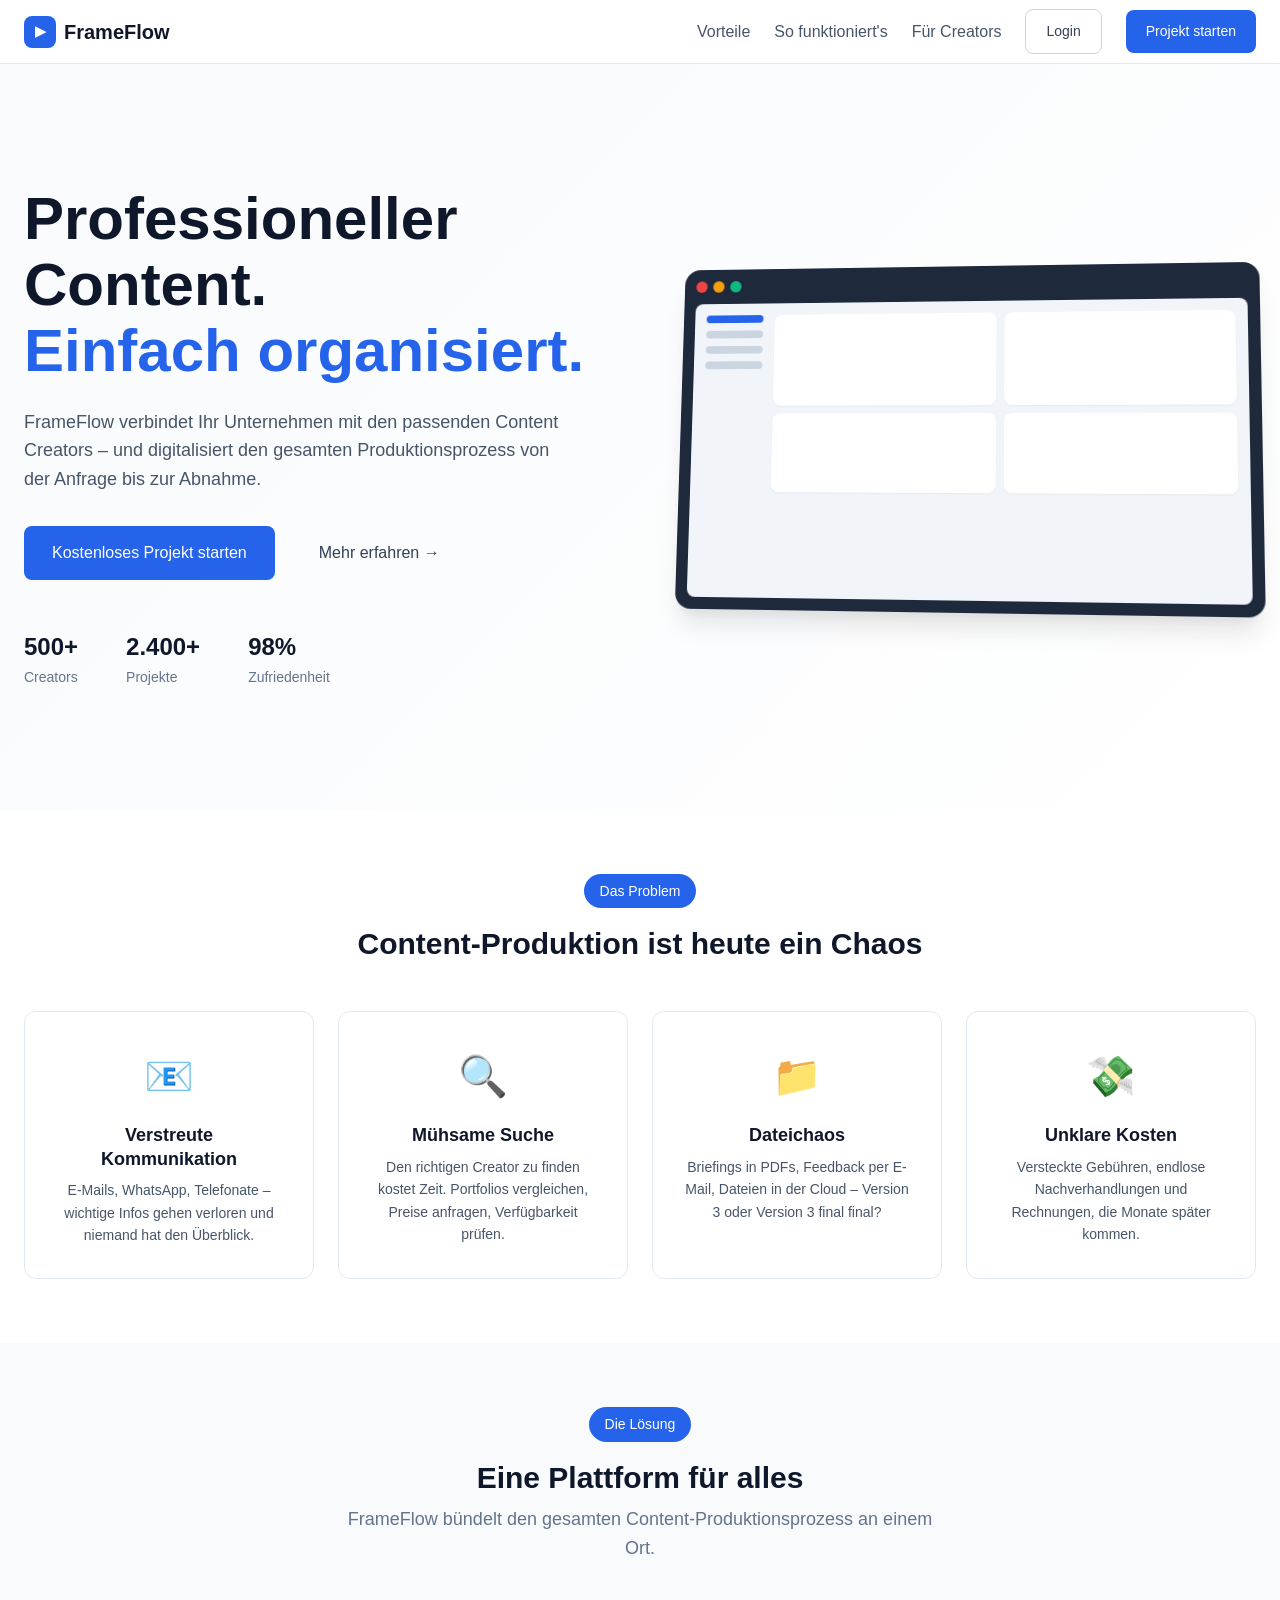
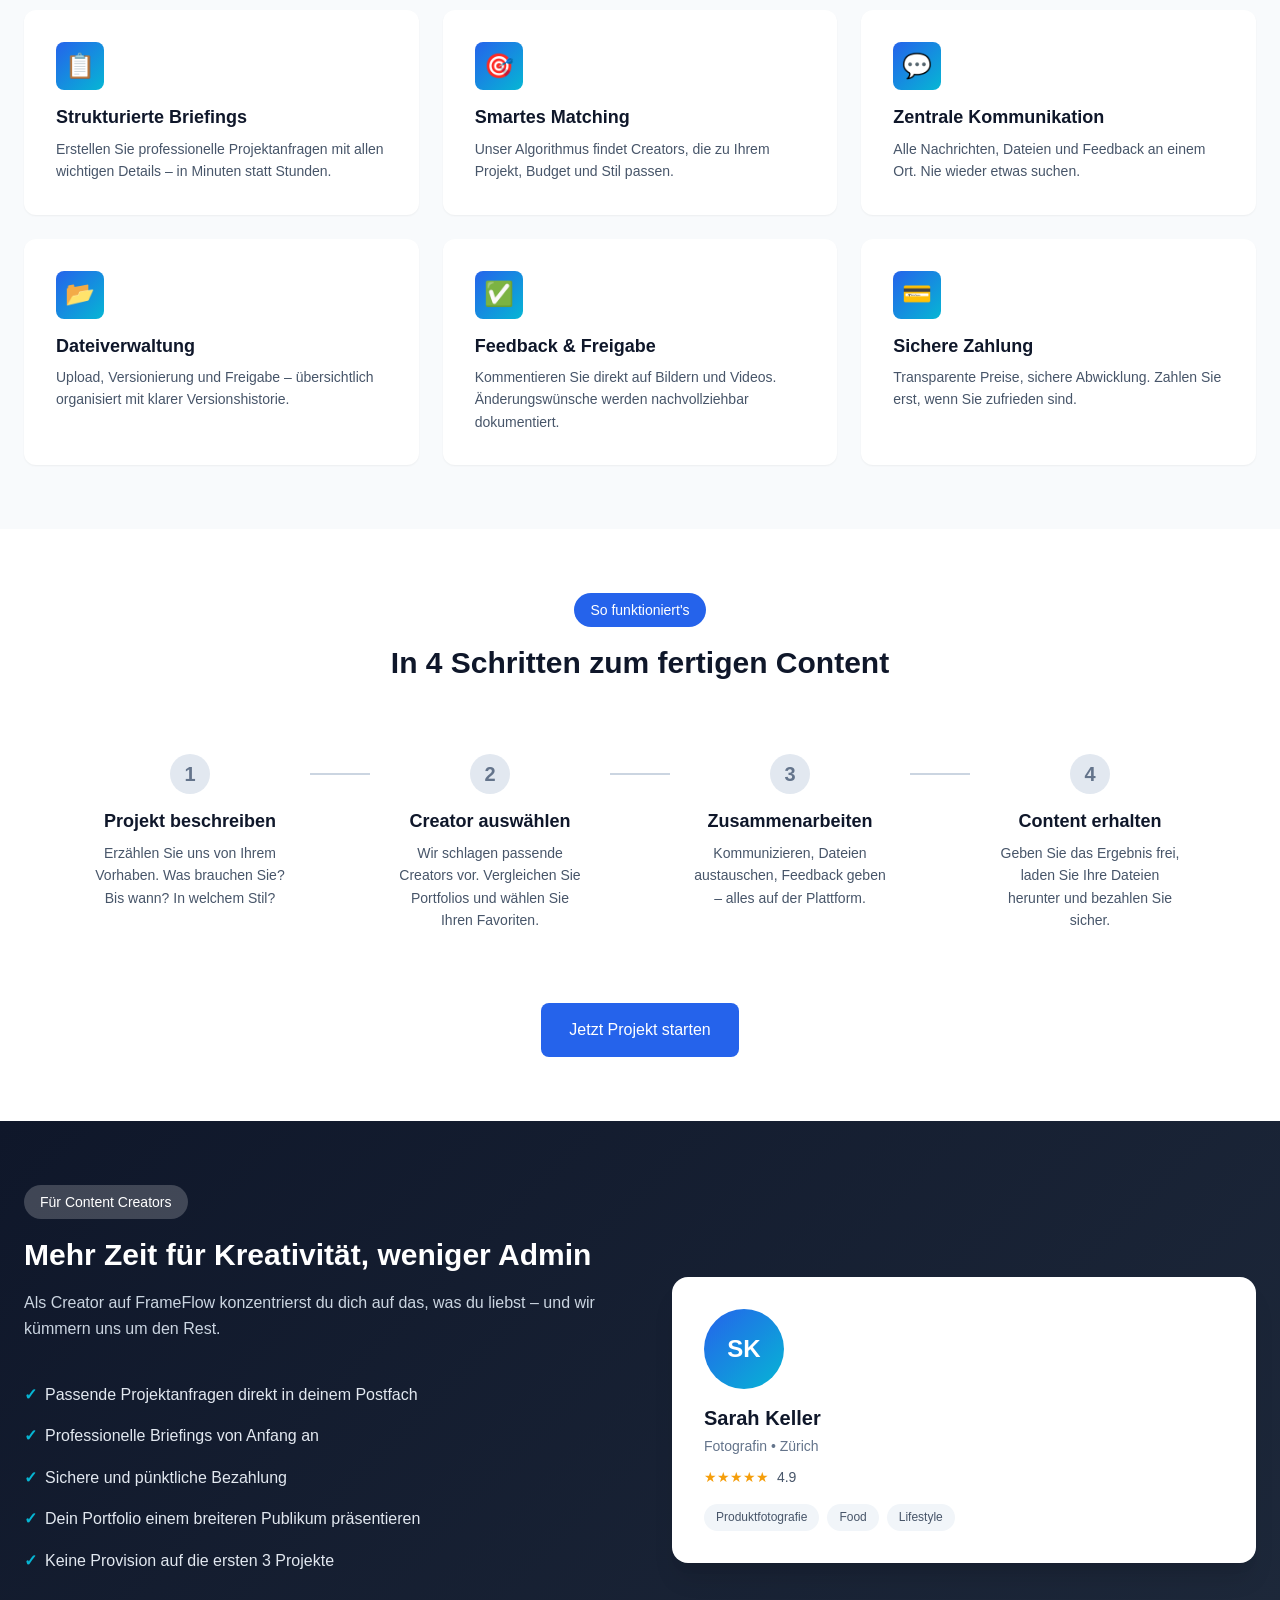
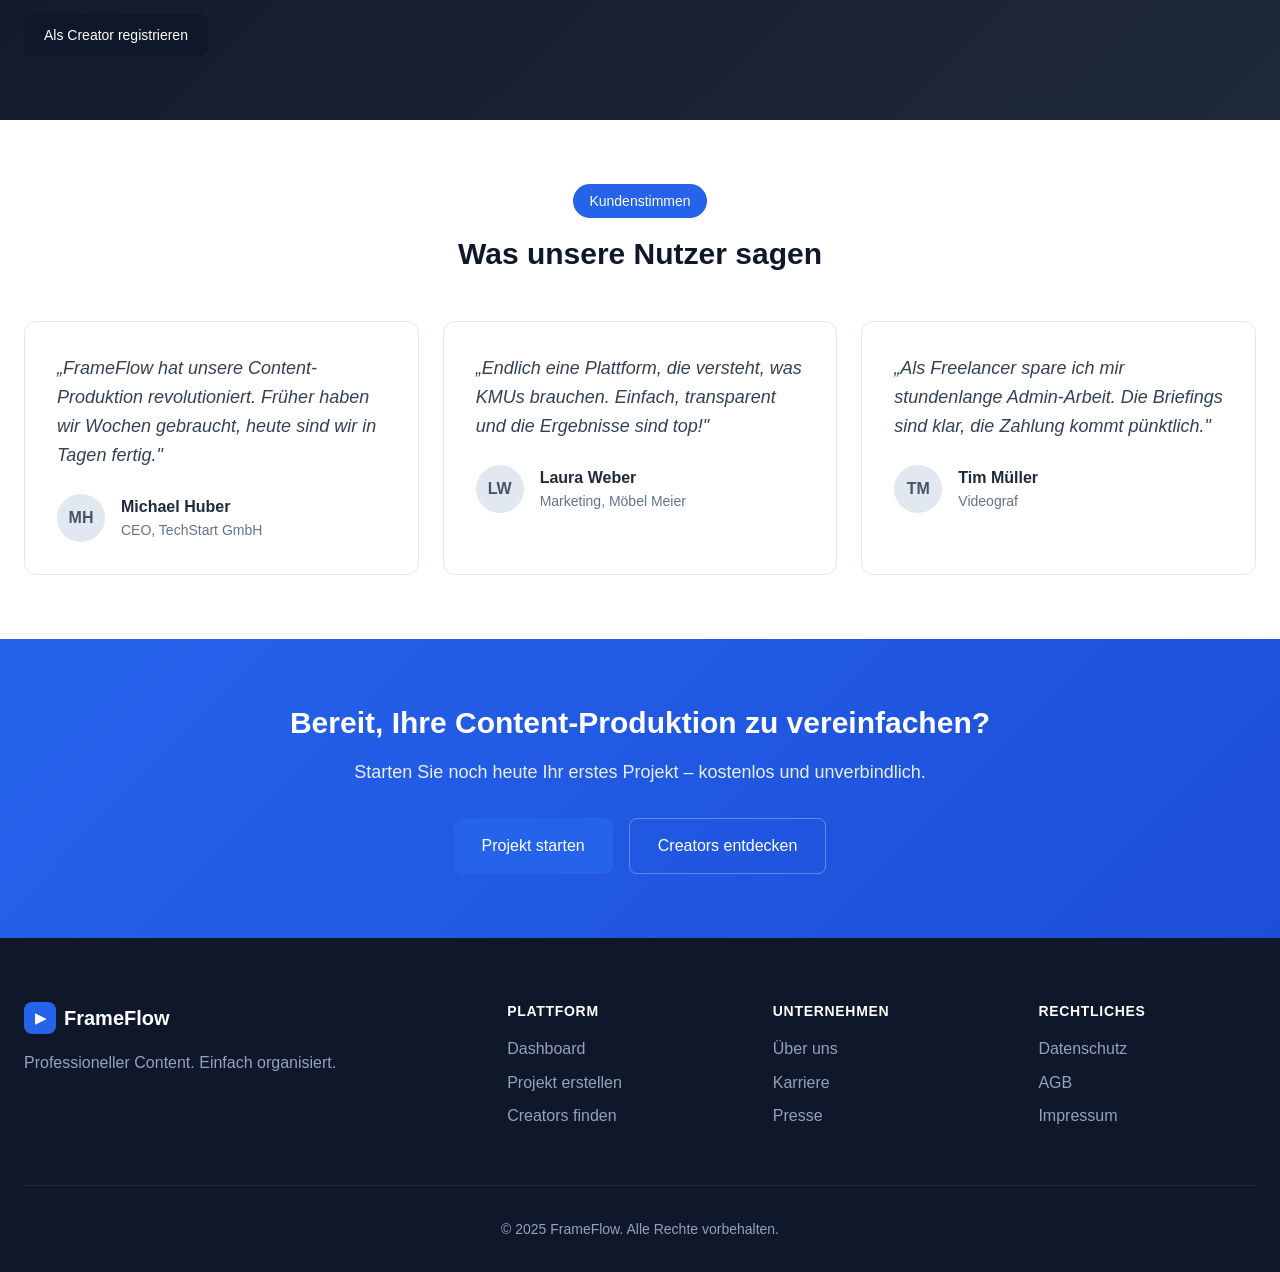
==== frameflow/index.html @ bb09e711 "webappv1.0" ====
<!DOCTYPE html>
<html lang="de">
<head>
    <meta charset="UTF-8">
    <meta name="viewport" content="width=device-width, initial-scale=1.0">
    <title>FrameFlow – Professioneller Content. Einfach organisiert.</title>
    <link rel="stylesheet" href="css/style.css">
</head>
<body>
    <!-- Navigation -->
    <nav class="navbar">
        <div class="container nav-container">
            <a href="index.html" class="logo">
                <span class="logo-icon">▶</span>
                FrameFlow
            </a>
            <button class="mobile-menu-btn" aria-label="Menü öffnen">
                <span></span>
                <span></span>
                <span></span>
            </button>
            <ul class="nav-links">
                <li><a href="#vorteile">Vorteile</a></li>
                <li><a href="#ablauf">So funktioniert's</a></li>
                <li><a href="#creators">Für Creators</a></li>
                <li><a href="dashboard.html" class="btn btn-outline">Login</a></li>
                <li><a href="projekt-erstellen.html" class="btn btn-primary">Projekt starten</a></li>
            </ul>
        </div>
    </nav>

    <!-- Hero Section -->
    <header class="hero">
        <div class="container">
            <div class="hero-content">
                <h1>Professioneller Content.<br><span class="highlight">Einfach organisiert.</span></h1>
                <p class="hero-subtitle">
                    FrameFlow verbindet Ihr Unternehmen mit den passenden Content Creators – 
                    und digitalisiert den gesamten Produktionsprozess von der Anfrage bis zur Abnahme.
                </p>
                <div class="hero-cta">
                    <a href="projekt-erstellen.html" class="btn btn-primary btn-large">
                        Kostenloses Projekt starten
                    </a>
                    <a href="#ablauf" class="btn btn-ghost btn-large">
                        Mehr erfahren →
                    </a>
                </div>
                <div class="hero-stats">
                    <div class="stat">
                        <span class="stat-number">500+</span>
                        <span class="stat-label">Creators</span>
                    </div>
                    <div class="stat">
                        <span class="stat-number">2.400+</span>
                        <span class="stat-label">Projekte</span>
                    </div>
                    <div class="stat">
                        <span class="stat-number">98%</span>
                        <span class="stat-label">Zufriedenheit</span>
                    </div>
                </div>
            </div>
            <div class="hero-visual">
                <div class="dashboard-preview">
                    <div class="preview-header">
                        <span class="preview-dot red"></span>
                        <span class="preview-dot yellow"></span>
                        <span class="preview-dot green"></span>
                    </div>
                    <div class="preview-content">
                        <div class="preview-sidebar">
                            <div class="preview-menu-item active"></div>
                            <div class="preview-menu-item"></div>
                            <div class="preview-menu-item"></div>
                            <div class="preview-menu-item"></div>
                        </div>
                        <div class="preview-main">
                            <div class="preview-card"></div>
                            <div class="preview-card"></div>
                            <div class="preview-card small"></div>
                            <div class="preview-card small"></div>
                        </div>
                    </div>
                </div>
            </div>
        </div>
    </header>

    <!-- Problem Section -->
    <section class="section problem-section">
        <div class="container">
            <div class="section-header">
                <span class="section-tag">Das Problem</span>
                <h2>Content-Produktion ist heute ein Chaos</h2>
            </div>
            <div class="problem-grid">
                <div class="problem-card">
                    <div class="problem-icon">📧</div>
                    <h3>Verstreute Kommunikation</h3>
                    <p>E-Mails, WhatsApp, Telefonate – wichtige Infos gehen verloren und niemand hat den Überblick.</p>
                </div>
                <div class="problem-card">
                    <div class="problem-icon">🔍</div>
                    <h3>Mühsame Suche</h3>
                    <p>Den richtigen Creator zu finden kostet Zeit. Portfolios vergleichen, Preise anfragen, Verfügbarkeit prüfen.</p>
                </div>
                <div class="problem-card">
                    <div class="problem-icon">📁</div>
                    <h3>Dateichaos</h3>
                    <p>Briefings in PDFs, Feedback per E-Mail, Dateien in der Cloud – Version 3 oder Version 3 final final?</p>
                </div>
                <div class="problem-card">
                    <div class="problem-icon">💸</div>
                    <h3>Unklare Kosten</h3>
                    <p>Versteckte Gebühren, endlose Nachverhandlungen und Rechnungen, die Monate später kommen.</p>
                </div>
            </div>
        </div>
    </section>

    <!-- Solution Section -->
    <section class="section solution-section" id="vorteile">
        <div class="container">
            <div class="section-header">
                <span class="section-tag">Die Lösung</span>
                <h2>Eine Plattform für alles</h2>
                <p class="section-subtitle">FrameFlow bündelt den gesamten Content-Produktionsprozess an einem Ort.</p>
            </div>
            <div class="solution-grid">
                <div class="solution-card">
                    <div class="solution-icon">📋</div>
                    <h3>Strukturierte Briefings</h3>
                    <p>Erstellen Sie professionelle Projektanfragen mit allen wichtigen Details – in Minuten statt Stunden.</p>
                </div>
                <div class="solution-card">
                    <div class="solution-icon">🎯</div>
                    <h3>Smartes Matching</h3>
                    <p>Unser Algorithmus findet Creators, die zu Ihrem Projekt, Budget und Stil passen.</p>
                </div>
                <div class="solution-card">
                    <div class="solution-icon">💬</div>
                    <h3>Zentrale Kommunikation</h3>
                    <p>Alle Nachrichten, Dateien und Feedback an einem Ort. Nie wieder etwas suchen.</p>
                </div>
                <div class="solution-card">
                    <div class="solution-icon">📂</div>
                    <h3>Dateiverwaltung</h3>
                    <p>Upload, Versionierung und Freigabe – übersichtlich organisiert mit klarer Versionshistorie.</p>
                </div>
                <div class="solution-card">
                    <div class="solution-icon">✅</div>
                    <h3>Feedback & Freigabe</h3>
                    <p>Kommentieren Sie direkt auf Bildern und Videos. Änderungswünsche werden nachvollziehbar dokumentiert.</p>
                </div>
                <div class="solution-card">
                    <div class="solution-icon">💳</div>
                    <h3>Sichere Zahlung</h3>
                    <p>Transparente Preise, sichere Abwicklung. Zahlen Sie erst, wenn Sie zufrieden sind.</p>
                </div>
            </div>
        </div>
    </section>

    <!-- How it Works -->
    <section class="section steps-section" id="ablauf">
        <div class="container">
            <div class="section-header">
                <span class="section-tag">So funktioniert's</span>
                <h2>In 4 Schritten zum fertigen Content</h2>
            </div>
            <div class="steps-grid">
                <div class="step-card">
                    <div class="step-number">1</div>
                    <h3>Projekt beschreiben</h3>
                    <p>Erzählen Sie uns von Ihrem Vorhaben. Was brauchen Sie? Bis wann? In welchem Stil?</p>
                </div>
                <div class="step-connector"></div>
                <div class="step-card">
                    <div class="step-number">2</div>
                    <h3>Creator auswählen</h3>
                    <p>Wir schlagen passende Creators vor. Vergleichen Sie Portfolios und wählen Sie Ihren Favoriten.</p>
                </div>
                <div class="step-connector"></div>
                <div class="step-card">
                    <div class="step-number">3</div>
                    <h3>Zusammenarbeiten</h3>
                    <p>Kommunizieren, Dateien austauschen, Feedback geben – alles auf der Plattform.</p>
                </div>
                <div class="step-connector"></div>
                <div class="step-card">
                    <div class="step-number">4</div>
                    <h3>Content erhalten</h3>
                    <p>Geben Sie das Ergebnis frei, laden Sie Ihre Dateien herunter und bezahlen Sie sicher.</p>
                </div>
            </div>
            <div class="steps-cta">
                <a href="projekt-erstellen.html" class="btn btn-primary btn-large">Jetzt Projekt starten</a>
            </div>
        </div>
    </section>

    <!-- For Creators -->
    <section class="section creators-section" id="creators">
        <div class="container">
            <div class="creators-content">
                <div class="creators-text">
                    <span class="section-tag">Für Content Creators</span>
                    <h2>Mehr Zeit für Kreativität, weniger Admin</h2>
                    <p>Als Creator auf FrameFlow konzentrierst du dich auf das, was du liebst – und wir kümmern uns um den Rest.</p>
                    <ul class="creators-benefits">
                        <li>
                            <span class="benefit-icon">✓</span>
                            <span>Passende Projektanfragen direkt in deinem Postfach</span>
                        </li>
                        <li>
                            <span class="benefit-icon">✓</span>
                            <span>Professionelle Briefings von Anfang an</span>
                        </li>
                        <li>
                            <span class="benefit-icon">✓</span>
                            <span>Sichere und pünktliche Bezahlung</span>
                        </li>
                        <li>
                            <span class="benefit-icon">✓</span>
                            <span>Dein Portfolio einem breiteren Publikum präsentieren</span>
                        </li>
                        <li>
                            <span class="benefit-icon">✓</span>
                            <span>Keine Provision auf die ersten 3 Projekte</span>
                        </li>
                    </ul>
                    <a href="matching.html" class="btn btn-secondary">Als Creator registrieren</a>
                </div>
                <div class="creators-visual">
                    <div class="creator-card-preview">
                        <div class="creator-avatar">
                            <span>SK</span>
                        </div>
                        <div class="creator-info">
                            <h4>Sarah Keller</h4>
                            <p>Fotografin • Zürich</p>
                            <div class="creator-rating">
                                ★★★★★ <span>4.9</span>
                            </div>
                        </div>
                        <div class="creator-tags">
                            <span class="tag">Produktfotografie</span>
                            <span class="tag">Food</span>
                            <span class="tag">Lifestyle</span>
                        </div>
                    </div>
                </div>
            </div>
        </div>
    </section>

    <!-- Testimonials -->
    <section class="section testimonials-section">
        <div class="container">
            <div class="section-header">
                <span class="section-tag">Kundenstimmen</span>
                <h2>Was unsere Nutzer sagen</h2>
            </div>
            <div class="testimonials-grid">
                <div class="testimonial-card">
                    <div class="testimonial-content">
                        <p>„FrameFlow hat unsere Content-Produktion revolutioniert. Früher haben wir Wochen gebraucht, heute sind wir in Tagen fertig."</p>
                    </div>
                    <div class="testimonial-author">
                        <div class="author-avatar">MH</div>
                        <div class="author-info">
                            <strong>Michael Huber</strong>
                            <span>CEO, TechStart GmbH</span>
                        </div>
                    </div>
                </div>
                <div class="testimonial-card">
                    <div class="testimonial-content">
                        <p>„Endlich eine Plattform, die versteht, was KMUs brauchen. Einfach, transparent und die Ergebnisse sind top!"</p>
                    </div>
                    <div class="testimonial-author">
                        <div class="author-avatar">LW</div>
                        <div class="author-info">
                            <strong>Laura Weber</strong>
                            <span>Marketing, Möbel Meier</span>
                        </div>
                    </div>
                </div>
                <div class="testimonial-card">
                    <div class="testimonial-content">
                        <p>„Als Freelancer spare ich mir stundenlange Admin-Arbeit. Die Briefings sind klar, die Zahlung kommt pünktlich."</p>
                    </div>
                    <div class="testimonial-author">
                        <div class="author-avatar">TM</div>
                        <div class="author-info">
                            <strong>Tim Müller</strong>
                            <span>Videograf</span>
                        </div>
                    </div>
                </div>
            </div>
        </div>
    </section>

    <!-- CTA Section -->
    <section class="section cta-section">
        <div class="container">
            <div class="cta-content">
                <h2>Bereit, Ihre Content-Produktion zu vereinfachen?</h2>
                <p>Starten Sie noch heute Ihr erstes Projekt – kostenlos und unverbindlich.</p>
                <div class="cta-buttons">
                    <a href="projekt-erstellen.html" class="btn btn-primary btn-large">Projekt starten</a>
                    <a href="matching.html" class="btn btn-outline-light btn-large">Creators entdecken</a>
                </div>
            </div>
        </div>
    </section>

    <!-- Footer -->
    <footer class="footer">
        <div class="container">
            <div class="footer-grid">
                <div class="footer-brand">
                    <a href="index.html" class="logo">
                        <span class="logo-icon">▶</span>
                        FrameFlow
                    </a>
                    <p>Professioneller Content. Einfach organisiert.</p>
                </div>
                <div class="footer-links">
                    <h4>Plattform</h4>
                    <ul>
                        <li><a href="dashboard.html">Dashboard</a></li>
                        <li><a href="projekt-erstellen.html">Projekt erstellen</a></li>
                        <li><a href="matching.html">Creators finden</a></li>
                    </ul>
                </div>
                <div class="footer-links">
                    <h4>Unternehmen</h4>
                    <ul>
                        <li><a href="#">Über uns</a></li>
                        <li><a href="#">Karriere</a></li>
                        <li><a href="#">Presse</a></li>
                    </ul>
                </div>
                <div class="footer-links">
                    <h4>Rechtliches</h4>
                    <ul>
                        <li><a href="#">Datenschutz</a></li>
                        <li><a href="#">AGB</a></li>
                        <li><a href="#">Impressum</a></li>
                    </ul>
                </div>
            </div>
            <div class="footer-bottom">
                <p>© 2025 FrameFlow. Alle Rechte vorbehalten.</p>
            </div>
        </div>
    </footer>

    <script src="js/script.js"></script>
</body>
</html>
---- frameflow/css/style.css ----
/* =====================================================
   FrameFlow – Complete Stylesheet
   ===================================================== */

/* ----- CSS Variables ----- */
:root {
    /* Colors */
    --color-primary: #2563eb;
    --color-primary-dark: #1d4ed8;
    --color-primary-light: #3b82f6;
    --color-secondary: #0f172a;
    --color-accent: #06b6d4;
    
    /* Neutrals */
    --color-white: #ffffff;
    --color-gray-50: #f8fafc;
    --color-gray-100: #f1f5f9;
    --color-gray-200: #e2e8f0;
    --color-gray-300: #cbd5e1;
    --color-gray-400: #94a3b8;
    --color-gray-500: #64748b;
    --color-gray-600: #475569;
    --color-gray-700: #334155;
    --color-gray-800: #1e293b;
    --color-gray-900: #0f172a;
    
    /* Status Colors */
    --color-success: #10b981;
    --color-warning: #f59e0b;
    --color-error: #ef4444;
    --color-info: #3b82f6;
    
    /* Typography */
    --font-family: 'Inter', -apple-system, BlinkMacSystemFont, 'Segoe UI', Roboto, sans-serif;
    --font-size-xs: 0.75rem;
    --font-size-sm: 0.875rem;
    --font-size-base: 1rem;
    --font-size-lg: 1.125rem;
    --font-size-xl: 1.25rem;
    --font-size-2xl: 1.5rem;
    --font-size-3xl: 1.875rem;
    --font-size-4xl: 2.25rem;
    --font-size-5xl: 3rem;
    
    /* Spacing */
    --spacing-xs: 0.25rem;
    --spacing-sm: 0.5rem;
    --spacing-md: 1rem;
    --spacing-lg: 1.5rem;
    --spacing-xl: 2rem;
    --spacing-2xl: 3rem;
    --spacing-3xl: 4rem;
    
    /* Border Radius */
    --radius-sm: 0.375rem;
    --radius-md: 0.5rem;
    --radius-lg: 0.75rem;
    --radius-xl: 1rem;
    --radius-full: 9999px;
    
    /* Shadows */
    --shadow-sm: 0 1px 2px 0 rgba(0, 0, 0, 0.05);
    --shadow-md: 0 4px 6px -1px rgba(0, 0, 0, 0.1), 0 2px 4px -1px rgba(0, 0, 0, 0.06);
    --shadow-lg: 0 10px 15px -3px rgba(0, 0, 0, 0.1), 0 4px 6px -2px rgba(0, 0, 0, 0.05);
    --shadow-xl: 0 20px 25px -5px rgba(0, 0, 0, 0.1), 0 10px 10px -5px rgba(0, 0, 0, 0.04);
    
    /* Transitions */
    --transition-fast: 150ms ease;
    --transition-base: 200ms ease;
    --transition-slow: 300ms ease;
    
    /* Layout */
    --header-height: 64px;
    --sidebar-width: 260px;
    --container-max: 1280px;
}

/* ----- Reset & Base ----- */
*, *::before, *::after {
    box-sizing: border-box;
    margin: 0;
    padding: 0;
}

html {
    scroll-behavior: smooth;
    -webkit-font-smoothing: antialiased;
    -moz-osx-font-smoothing: grayscale;
}

body {
    font-family: var(--font-family);
    font-size: var(--font-size-base);
    line-height: 1.6;
    color: var(--color-gray-800);
    background-color: var(--color-white);
}

img, video {
    max-width: 100%;
    height: auto;
    display: block;
}

a {
    color: inherit;
    text-decoration: none;
}

ul, ol {
    list-style: none;
}

button, input, select, textarea {
    font-family: inherit;
    font-size: inherit;
}

button {
    cursor: pointer;
    border: none;
    background: none;
}

/* ----- Typography ----- */
h1, h2, h3, h4, h5, h6 {
    font-weight: 600;
    line-height: 1.3;
    color: var(--color-gray-900);
}

h1 { font-size: var(--font-size-4xl); }
h2 { font-size: var(--font-size-3xl); }
h3 { font-size: var(--font-size-2xl); }
h4 { font-size: var(--font-size-xl); }
h5 { font-size: var(--font-size-lg); }
h6 { font-size: var(--font-size-base); }

.text-muted { color: var(--color-gray-500); }
.text-small { font-size: var(--font-size-sm); }

/* ----- Container ----- */
.container {
    width: 100%;
    max-width: var(--container-max);
    margin: 0 auto;
    padding: 0 var(--spacing-lg);
}

/* ----- Buttons ----- */
.btn {
    display: inline-flex;
    align-items: center;
    justify-content: center;
    gap: var(--spacing-sm);
    padding: 0.625rem 1.25rem;
    font-size: var(--font-size-sm);
    font-weight: 500;
    border-radius: var(--radius-md);
    transition: all var(--transition-base);
    white-space: nowrap;
}

.btn-primary {
    background: var(--color-primary);
    color: var(--color-white);
}

.btn-primary:hover {
    background: var(--color-primary-dark);
    transform: translateY(-1px);
    box-shadow: var(--shadow-md);
}

.btn-secondary {
    background: var(--color-secondary);
    color: var(--color-white);
}

.btn-secondary:hover {
    background: var(--color-gray-800);
}

.btn-outline {
    background: transparent;
    color: var(--color-gray-700);
    border: 1px solid var(--color-gray-300);
}

.btn-outline:hover {
    background: var(--color-gray-50);
    border-color: var(--color-gray-400);
}

.btn-outline-light {
    background: transparent;
    color: var(--color-white);
    border: 1px solid rgba(255, 255, 255, 0.3);
}

.btn-outline-light:hover {
    background: rgba(255, 255, 255, 0.1);
    border-color: rgba(255, 255, 255, 0.5);
}

.btn-ghost {
    background: transparent;
    color: var(--color-gray-700);
}

.btn-ghost:hover {
    background: var(--color-gray-100);
}

.btn-large {
    padding: 0.875rem 1.75rem;
    font-size: var(--font-size-base);
}

.btn-small {
    padding: 0.375rem 0.875rem;
    font-size: var(--font-size-sm);
}

.btn-block {
    width: 100%;
}

/* ----- Navigation ----- */
.navbar {
    position: fixed;
    top: 0;
    left: 0;
    right: 0;
    height: var(--header-height);
    background: rgba(255, 255, 255, 0.95);
    backdrop-filter: blur(10px);
    border-bottom: 1px solid var(--color-gray-200);
    z-index: 1000;
}

.nav-container {
    display: flex;
    align-items: center;
    justify-content: space-between;
    height: 100%;
}

.logo {
    display: flex;
    align-items: center;
    gap: var(--spacing-sm);
    font-size: var(--font-size-xl);
    font-weight: 700;
    color: var(--color-gray-900);
}

.logo-icon {
    display: flex;
    align-items: center;
    justify-content: center;
    width: 32px;
    height: 32px;
    background: var(--color-primary);
    color: var(--color-white);
    border-radius: var(--radius-md);
    font-size: var(--font-size-sm);
}

.nav-links {
    display: flex;
    align-items: center;
    gap: var(--spacing-lg);
}

.nav-links a:not(.btn) {
    color: var(--color-gray-600);
    font-weight: 500;
    transition: color var(--transition-fast);
}

.nav-links a:not(.btn):hover {
    color: var(--color-gray-900);
}

.mobile-menu-btn {
    display: none;
    flex-direction: column;
    gap: 5px;
    padding: 8px;
}

.mobile-menu-btn span {
    display: block;
    width: 24px;
    height: 2px;
    background: var(--color-gray-700);
    transition: all var(--transition-fast);
}

/* ----- Hero Section ----- */
.hero {
    padding: calc(var(--header-height) + var(--spacing-3xl)) 0 var(--spacing-3xl);
    background: linear-gradient(135deg, var(--color-gray-50) 0%, var(--color-white) 100%);
    min-height: 90vh;
    display: flex;
    align-items: center;
}

.hero .container {
    display: grid;
    grid-template-columns: 1fr 1fr;
    gap: var(--spacing-3xl);
    align-items: center;
}

.hero-content h1 {
    font-size: clamp(2.5rem, 5vw, 3.75rem);
    line-height: 1.1;
    margin-bottom: var(--spacing-lg);
}

.hero-content .highlight {
    color: var(--color-primary);
}

.hero-subtitle {
    font-size: var(--font-size-lg);
    color: var(--color-gray-600);
    margin-bottom: var(--spacing-xl);
    max-width: 540px;
}

.hero-cta {
    display: flex;
    gap: var(--spacing-md);
    margin-bottom: var(--spacing-2xl);
}

.hero-stats {
    display: flex;
    gap: var(--spacing-2xl);
}

.stat {
    display: flex;
    flex-direction: column;
}

.stat-number {
    font-size: var(--font-size-2xl);
    font-weight: 700;
    color: var(--color-gray-900);
}

.stat-label {
    font-size: var(--font-size-sm);
    color: var(--color-gray-500);
}

/* Dashboard Preview */
.dashboard-preview {
    background: var(--color-gray-800);
    border-radius: var(--radius-xl);
    padding: 12px;
    box-shadow: var(--shadow-xl);
    transform: perspective(1000px) rotateY(-5deg) rotateX(5deg);
}

.preview-header {
    display: flex;
    gap: 6px;
    margin-bottom: 12px;
}

.preview-dot {
    width: 12px;
    height: 12px;
    border-radius: 50%;
}

.preview-dot.red { background: #ef4444; }
.preview-dot.yellow { background: #f59e0b; }
.preview-dot.green { background: #10b981; }

.preview-content {
    display: flex;
    gap: 12px;
    background: var(--color-gray-100);
    border-radius: var(--radius-md);
    padding: 12px;
    min-height: 300px;
}

.preview-sidebar {
    width: 60px;
    display: flex;
    flex-direction: column;
    gap: 8px;
}

.preview-menu-item {
    height: 8px;
    background: var(--color-gray-300);
    border-radius: 4px;
}

.preview-menu-item.active {
    background: var(--color-primary);
}

.preview-main {
    flex: 1;
    display: grid;
    grid-template-columns: 1fr 1fr;
    gap: 8px;
}

.preview-card {
    background: var(--color-white);
    border-radius: var(--radius-md);
    box-shadow: var(--shadow-sm);
}

.preview-card.small {
    height: 80px;
}

/* ----- Sections ----- */
.section {
    padding: var(--spacing-3xl) 0;
}

.section-header {
    text-align: center;
    margin-bottom: var(--spacing-2xl);
}

.section-tag {
    display: inline-block;
    padding: 0.375rem 1rem;
    background: var(--color-primary);
    color: var(--color-white);
    font-size: var(--font-size-sm);
    font-weight: 500;
    border-radius: var(--radius-full);
    margin-bottom: var(--spacing-md);
}

.section-header h2 {
    margin-bottom: var(--spacing-sm);
}

.section-subtitle {
    font-size: var(--font-size-lg);
    color: var(--color-gray-500);
    max-width: 600px;
    margin: 0 auto;
}

/* Problem Section */
.problem-grid {
    display: grid;
    grid-template-columns: repeat(4, 1fr);
    gap: var(--spacing-lg);
}

.problem-card {
    background: var(--color-white);
    border: 1px solid var(--color-gray-200);
    border-radius: var(--radius-lg);
    padding: var(--spacing-xl);
    text-align: center;
    transition: all var(--transition-base);
}

.problem-card:hover {
    border-color: var(--color-gray-300);
    box-shadow: var(--shadow-md);
    transform: translateY(-4px);
}

.problem-icon {
    font-size: 2.5rem;
    margin-bottom: var(--spacing-md);
}

.problem-card h3 {
    font-size: var(--font-size-lg);
    margin-bottom: var(--spacing-sm);
}

.problem-card p {
    font-size: var(--font-size-sm);
    color: var(--color-gray-600);
}

/* Solution Section */
.solution-section {
    background: var(--color-gray-50);
}

.solution-grid {
    display: grid;
    grid-template-columns: repeat(3, 1fr);
    gap: var(--spacing-lg);
}

.solution-card {
    background: var(--color-white);
    border-radius: var(--radius-lg);
    padding: var(--spacing-xl);
    box-shadow: var(--shadow-sm);
    transition: all var(--transition-base);
}

.solution-card:hover {
    box-shadow: var(--shadow-lg);
    transform: translateY(-4px);
}

.solution-icon {
    display: flex;
    align-items: center;
    justify-content: center;
    width: 48px;
    height: 48px;
    background: var(--color-primary);
    background: linear-gradient(135deg, var(--color-primary) 0%, var(--color-accent) 100%);
    border-radius: var(--radius-md);
    font-size: 1.5rem;
    margin-bottom: var(--spacing-md);
}

.solution-card h3 {
    font-size: var(--font-size-lg);
    margin-bottom: var(--spacing-sm);
}

.solution-card p {
    font-size: var(--font-size-sm);
    color: var(--color-gray-600);
}

/* Steps Section */
.steps-grid {
    display: flex;
    align-items: flex-start;
    justify-content: center;
    gap: 0;
    margin-bottom: var(--spacing-2xl);
}

.step-card {
    flex: 1;
    max-width: 240px;
    text-align: center;
    padding: var(--spacing-lg);
}

.step-number {
    display: flex;
    align-items: center;
    justify-content: center;
    width: 56px;
    height: 56px;
    background: var(--color-primary);
    color: var(--color-white);
    font-size: var(--font-size-xl);
    font-weight: 700;
    border-radius: 50%;
    margin: 0 auto var(--spacing-md);
}

.step-card h3 {
    font-size: var(--font-size-lg);
    margin-bottom: var(--spacing-sm);
}

.step-card p {
    font-size: var(--font-size-sm);
    color: var(--color-gray-600);
}

.step-connector {
    width: 60px;
    height: 2px;
    background: var(--color-gray-300);
    margin-top: 43px;
}

.steps-cta {
    text-align: center;
}

/* Creators Section */
.creators-section {
    background: linear-gradient(135deg, var(--color-secondary) 0%, var(--color-gray-800) 100%);
    color: var(--color-white);
}

.creators-section .section-tag {
    background: rgba(255, 255, 255, 0.2);
}

.creators-content {
    display: grid;
    grid-template-columns: 1fr 1fr;
    gap: var(--spacing-3xl);
    align-items: center;
}

.creators-text h2 {
    color: var(--color-white);
    margin-bottom: var(--spacing-md);
}

.creators-text > p {
    color: var(--color-gray-300);
    margin-bottom: var(--spacing-xl);
}

.creators-benefits {
    margin-bottom: var(--spacing-xl);
}

.creators-benefits li {
    display: flex;
    align-items: center;
    gap: var(--spacing-sm);
    padding: var(--spacing-sm) 0;
    color: var(--color-gray-200);
}

.benefit-icon {
    color: var(--color-accent);
    font-weight: bold;
}

.creator-card-preview {
    background: var(--color-white);
    border-radius: var(--radius-xl);
    padding: var(--spacing-xl);
    color: var(--color-gray-800);
    box-shadow: var(--shadow-xl);
}

.creator-avatar {
    width: 80px;
    height: 80px;
    background: linear-gradient(135deg, var(--color-primary) 0%, var(--color-accent) 100%);
    border-radius: 50%;
    display: flex;
    align-items: center;
    justify-content: center;
    color: var(--color-white);
    font-size: var(--font-size-2xl);
    font-weight: 600;
    margin-bottom: var(--spacing-md);
}

.creator-info h4 {
    margin-bottom: 0.25rem;
}

.creator-info p {
    color: var(--color-gray-500);
    font-size: var(--font-size-sm);
}

.creator-rating {
    color: #f59e0b;
    font-size: var(--font-size-sm);
    margin-top: var(--spacing-sm);
}

.creator-rating span {
    color: var(--color-gray-600);
    margin-left: 4px;
}

.creator-tags {
    display: flex;
    flex-wrap: wrap;
    gap: var(--spacing-sm);
    margin-top: var(--spacing-md);
}

.tag {
    padding: 0.25rem 0.75rem;
    background: var(--color-gray-100);
    color: var(--color-gray-600);
    font-size: var(--font-size-xs);
    border-radius: var(--radius-full);
}

/* Testimonials */
.testimonials-grid {
    display: grid;
    grid-template-columns: repeat(3, 1fr);
    gap: var(--spacing-lg);
}

.testimonial-card {
    background: var(--color-white);
    border: 1px solid var(--color-gray-200);
    border-radius: var(--radius-lg);
    padding: var(--spacing-xl);
}

.testimonial-content {
    margin-bottom: var(--spacing-lg);
}

.testimonial-content p {
    font-size: var(--font-size-lg);
    color: var(--color-gray-700);
    font-style: italic;
}

.testimonial-author {
    display: flex;
    align-items: center;
    gap: var(--spacing-md);
}

.author-avatar {
    width: 48px;
    height: 48px;
    background: var(--color-gray-200);
    border-radius: 50%;
    display: flex;
    align-items: center;
    justify-content: center;
    font-weight: 600;
    color: var(--color-gray-600);
}

.author-info {
    display: flex;
    flex-direction: column;
}

.author-info span {
    font-size: var(--font-size-sm);
    color: var(--color-gray-500);
}

/* CTA Section */
.cta-section {
    background: linear-gradient(135deg, var(--color-primary) 0%, var(--color-primary-dark) 100%);
    color: var(--color-white);
    text-align: center;
}

.cta-content h2 {
    color: var(--color-white);
    margin-bottom: var(--spacing-md);
}

.cta-content p {
    font-size: var(--font-size-lg);
    opacity: 0.9;
    margin-bottom: var(--spacing-xl);
}

.cta-buttons {
    display: flex;
    gap: var(--spacing-md);
    justify-content: center;
}

/* Footer */
.footer {
    background: var(--color-gray-900);
    color: var(--color-gray-400);
    padding: var(--spacing-3xl) 0 var(--spacing-xl);
}

.footer-grid {
    display: grid;
    grid-template-columns: 2fr 1fr 1fr 1fr;
    gap: var(--spacing-2xl);
    margin-bottom: var(--spacing-2xl);
}

.footer-brand .logo {
    color: var(--color-white);
    margin-bottom: var(--spacing-md);
}

.footer-links h4 {
    color: var(--color-white);
    font-size: var(--font-size-sm);
    text-transform: uppercase;
    letter-spacing: 0.05em;
    margin-bottom: var(--spacing-md);
}

.footer-links li {
    margin-bottom: var(--spacing-sm);
}

.footer-links a:hover {
    color: var(--color-white);
}

.footer-bottom {
    padding-top: var(--spacing-xl);
    border-top: 1px solid var(--color-gray-800);
    text-align: center;
    font-size: var(--font-size-sm);
}

/* =====================================================
   App Layout (Dashboard, etc.)
   ===================================================== */

.app-body {
    background: var(--color-gray-100);
}

.app-header {
    position: fixed;
    top: 0;
    left: 0;
    right: 0;
    height: var(--header-height);
    background: var(--color-white);
    border-bottom: 1px solid var(--color-gray-200);
    z-index: 1000;
}

.app-header-content {
    display: flex;
    align-items: center;
    justify-content: space-between;
    height: 100%;
    padding: 0 var(--spacing-lg);
}

.header-actions {
    display: flex;
    align-items: center;
    gap: var(--spacing-md);
}

.icon-btn {
    position: relative;
    width: 40px;
    height: 40px;
    display: flex;
    align-items: center;
    justify-content: center;
    border-radius: var(--radius-md);
    transition: background var(--transition-fast);
}

.icon-btn:hover {
    background: var(--color-gray-100);
}

.notification-badge {
    position: absolute;
    top: 4px;
    right: 4px;
    width: 18px;
    height: 18px;
    background: var(--color-error);
    color: var(--color-white);
    font-size: 10px;
    font-weight: 600;
    border-radius: 50%;
    display: flex;
    align-items: center;
    justify-content: center;
}

.user-menu {
    display: flex;
    align-items: center;
    gap: var(--spacing-sm);
    padding: var(--spacing-sm);
    border-radius: var(--radius-md);
    cursor: pointer;
    transition: background var(--transition-fast);
}

.user-menu:hover {
    background: var(--color-gray-100);
}

.user-avatar {
    width: 36px;
    height: 36px;
    background: linear-gradient(135deg, var(--color-primary) 0%, var(--color-accent) 100%);
    border-radius: 50%;
    display: flex;
    align-items: center;
    justify-content: center;
    color: var(--color-white);
    font-size: var(--font-size-sm);
    font-weight: 600;
}

.user-name {
    font-weight: 500;
    color: var(--color-gray-700);
}

/* App Layout */
.app-layout {
    display: flex;
    padding-top: var(--header-height);
    min-height: 100vh;
}

/* Sidebar */
.sidebar {
    position: fixed;
    top: var(--header-height);
    left: 0;
    bottom: 0;
    width: var(--sidebar-width);
    background: var(--color-white);
    border-right: 1px solid var(--color-gray-200);
    padding: var(--spacing-lg);
    overflow-y: auto;
}

.sidebar-nav {
    display: flex;
    flex-direction: column;
    gap: var(--spacing-xs);
}

.sidebar-link {
    display: flex;
    align-items: center;
    gap: var(--spacing-md);
    padding: 0.75rem var(--spacing-md);
    border-radius: var(--radius-md);
    color: var(--color-gray-600);
    font-weight: 500;
    transition: all var(--transition-fast);
}

.sidebar-link:hover {
    background: var(--color-gray-100);
    color: var(--color-gray-900);
}

.sidebar-link.active {
    background: var(--color-primary);
    color: var(--color-white);
}

.sidebar-icon {
    font-size: 1.25rem;
}

.sidebar-badge {
    margin-left: auto;
    padding: 0.125rem 0.5rem;
    background: var(--color-error);
    color: var(--color-white);
    font-size: var(--font-size-xs);
    font-weight: 600;
    border-radius: var(--radius-full);
}

/* Main Content */
.app-main {
    flex: 1;
    margin-left: var(--sidebar-width);
    padding: var(--spacing-xl);
}

.app-content {
    max-width: 1200px;
    margin: 0 auto;
}

/* Page Header */
.page-header {
    display: flex;
    justify-content: space-between;
    align-items: center;
    margin-bottom: var(--spacing-xl);
}

.page-header h1 {
    font-size: var(--font-size-2xl);
    margin-bottom: 0.25rem;
}

/* Stats Grid */
.stats-grid {
    display: grid;
    grid-template-columns: repeat(4, 1fr);
    gap: var(--spacing-lg);
    margin-bottom: var(--spacing-xl);
}

.stat-card {
    display: flex;
    align-items: center;
    gap: var(--spacing-md);
    background: var(--color-white);
    border-radius: var(--radius-lg);
    padding: var(--spacing-lg);
    box-shadow: var(--shadow-sm);
}

.stat-card-icon {
    width: 48px;
    height: 48px;
    border-radius: var(--radius-md);
    display: flex;
    align-items: center;
    justify-content: center;
    font-size: 1.5rem;
}

.stat-card-icon.blue { background: #dbeafe; }
.stat-card-icon.green { background: #d1fae5; }
.stat-card-icon.orange { background: #fed7aa; }
.stat-card-icon.purple { background: #e9d5ff; }

.stat-card-number {
    display: block;
    font-size: var(--font-size-2xl);
    font-weight: 700;
    color: var(--color-gray-900);
}

.stat-card-label {
    font-size: var(--font-size-sm);
    color: var(--color-gray-500);
}

/* Dashboard Sections */
.dashboard-section {
    margin-bottom: var(--spacing-xl);
}

.section-title {
    display: flex;
    justify-content: space-between;
    align-items: center;
    margin-bottom: var(--spacing-lg);
}

.section-title h2 {
    font-size: var(--font-size-xl);
}

.link {
    color: var(--color-primary);
    font-weight: 500;
    font-size: var(--font-size-sm);
}

.link:hover {
    text-decoration: underline;
}

/* Projects Grid */
.projects-grid {
    display: grid;
    grid-template-columns: repeat(3, 1fr);
    gap: var(--spacing-lg);
}

.project-card {
    display: flex;
    flex-direction: column;
    background: var(--color-white);
    border-radius: var(--radius-lg);
    padding: var(--spacing-lg);
    box-shadow: var(--shadow-sm);
    transition: all var(--transition-base);
}

.project-card:hover {
    box-shadow: var(--shadow-md);
    transform: translateY(-2px);
}

.project-card-header {
    display: flex;
    justify-content: space-between;
    align-items: center;
    margin-bottom: var(--spacing-md);
}

.project-type {
    font-size: var(--font-size-sm);
    color: var(--color-gray-500);
}

.project-status {
    padding: 0.25rem 0.75rem;
    font-size: var(--font-size-xs);
    font-weight: 500;
    border-radius: var(--radius-full);
}

.status-progress {
    background: #dbeafe;
    color: #1d4ed8;
}

.status-review {
    background: #fef3c7;
    color: #b45309;
}

.status-new {
    background: #d1fae5;
    color: #047857;
}

.status-resolved {
    background: #d1fae5;
    color: #047857;
}

.status-pending {
    background: #fef3c7;
    color: #b45309;
}

.project-title {
    font-size: var(--font-size-lg);
    margin-bottom: var(--spacing-sm);
}

.project-description {
    font-size: var(--font-size-sm);
    color: var(--color-gray-600);
    margin-bottom: var(--spacing-md);
    flex: 1;
}

.project-meta {
    display: flex;
    justify-content: space-between;
    align-items: center;
    margin-bottom: var(--spacing-md);
    font-size: var(--font-size-sm);
}

.project-creator {
    display: flex;
    align-items: center;
    gap: var(--spacing-sm);
}

.creator-mini-avatar {
    width: 24px;
    height: 24px;
    background: var(--color-gray-300);
    border-radius: 50%;
    display: flex;
    align-items: center;
    justify-content: center;
    font-size: var(--font-size-xs);
    font-weight: 600;
}

.project-deadline {
    color: var(--color-gray-500);
}

.project-progress {
    display: flex;
    align-items: center;
    gap: var(--spacing-md);
}

.progress-bar {
    flex: 1;
    height: 6px;
    background: var(--color-gray-200);
    border-radius: var(--radius-full);
    overflow: hidden;
}

.progress-fill {
    height: 100%;
    background: var(--color-primary);
    border-radius: var(--radius-full);
    transition: width var(--transition-slow);
}

.progress-text {
    font-size: var(--font-size-xs);
    color: var(--color-gray-500);
    white-space: nowrap;
}

/* Dashboard Grid 2 Columns */
.dashboard-grid-2 {
    display: grid;
    grid-template-columns: 1fr 1fr;
    gap: var(--spacing-lg);
}

/* Dashboard Cards */
.dashboard-card {
    background: var(--color-white);
    border-radius: var(--radius-lg);
    box-shadow: var(--shadow-sm);
    overflow: hidden;
}

.card-header {
    padding: var(--spacing-lg);
    border-bottom: 1px solid var(--color-gray-200);
}

.card-header h3 {
    font-size: var(--font-size-lg);
}

.card-content {
    padding: var(--spacing-lg);
}

/* Task List */
.task-list {
    display: flex;
    flex-direction: column;
    gap: var(--spacing-sm);
}

.task-item {
    display: flex;
    align-items: flex-start;
    gap: var(--spacing-md);
    padding: var(--spacing-sm);
    border-radius: var(--radius-md);
    transition: background var(--transition-fast);
}

.task-item:hover {
    background: var(--color-gray-50);
}

.task-checkbox {
    width: 18px;
    height: 18px;
    margin-top: 2px;
    accent-color: var(--color-primary);
}

.task-content {
    flex: 1;
}

.task-title {
    display: block;
    font-weight: 500;
    margin-bottom: 2px;
}

.task-meta {
    font-size: var(--font-size-xs);
    color: var(--color-gray-500);
}

.task-item.priority-high .task-meta {
    color: var(--color-error);
}

.task-item.priority-medium .task-meta {
    color: var(--color-warning);
}

.task-content.completed .task-title {
    text-decoration: line-through;
    color: var(--color-gray-400);
}

/* Message List */
.message-list {
    display: flex;
    flex-direction: column;
}

.message-item {
    display: flex;
    gap: var(--spacing-md);
    padding: var(--spacing-md);
    border-radius: var(--radius-md);
    transition: background var(--transition-fast);
    cursor: pointer;
}

.message-item:hover {
    background: var(--color-gray-50);
}

.message-item.unread {
    background: var(--color-primary);
    background: rgba(37, 99, 235, 0.05);
}

.message-avatar {
    width: 40px;
    height: 40px;
    background: var(--color-gray-200);
    border-radius: 50%;
    display: flex;
    align-items: center;
    justify-content: center;
    font-weight: 600;
    font-size: var(--font-size-sm);
    flex-shrink: 0;
}

.message-content {
    flex: 1;
    min-width: 0;
}

.message-header {
    display: flex;
    justify-content: space-between;
    margin-bottom: 2px;
}

.message-sender {
    font-weight: 600;
    font-size: var(--font-size-sm);
}

.message-time {
    font-size: var(--font-size-xs);
    color: var(--color-gray-400);
}

.message-preview {
    font-size: var(--font-size-sm);
    color: var(--color-gray-600);
    white-space: nowrap;
    overflow: hidden;
    text-overflow: ellipsis;
}

/* =====================================================
   Project Form
   ===================================================== */

.project-form {
    max-width: 800px;
}

/* Form Steps */
.form-steps {
    display: flex;
    justify-content: space-between;
    margin-bottom: var(--spacing-2xl);
    position: relative;
}

.form-steps::before {
    content: '';
    position: absolute;
    top: 20px;
    left: 60px;
    right: 60px;
    height: 2px;
    background: var(--color-gray-200);
    z-index: 0;
}

.form-step {
    display: flex;
    flex-direction: column;
    align-items: center;
    gap: var(--spacing-sm);
    position: relative;
    z-index: 1;
}

.step-number {
    width: 40px;
    height: 40px;
    background: var(--color-gray-200);
    color: var(--color-gray-500);
    border-radius: 50%;
    display: flex;
    align-items: center;
    justify-content: center;
    font-weight: 600;
    transition: all var(--transition-base);
}

.form-step.active .step-number,
.form-step.completed .step-number {
    background: var(--color-primary);
    color: var(--color-white);
}

.step-label {
    font-size: var(--font-size-sm);
    color: var(--color-gray-500);
    font-weight: 500;
}

.form-step.active .step-label {
    color: var(--color-gray-900);
}

/* Form Step Content */
.form-step-content {
    display: none;
}

.form-step-content.active {
    display: block;
}

/* Form Card */
.form-card {
    background: var(--color-white);
    border-radius: var(--radius-lg);
    padding: var(--spacing-xl);
    box-shadow: var(--shadow-sm);
    margin-bottom: var(--spacing-lg);
}

.form-card h2 {
    font-size: var(--font-size-xl);
    margin-bottom: 0.25rem;
}

.form-card-subtitle {
    color: var(--color-gray-500);
    margin-bottom: var(--spacing-xl);
}

/* Form Groups */
.form-group {
    margin-bottom: var(--spacing-lg);
}

.form-group label {
    display: block;
    font-weight: 500;
    margin-bottom: var(--spacing-sm);
    color: var(--color-gray-700);
}

.form-group input[type="text"],
.form-group input[type="date"],
.form-group input[type="email"],
.form-group textarea,
.form-group select {
    width: 100%;
    padding: 0.75rem 1rem;
    border: 1px solid var(--color-gray-300);
    border-radius: var(--radius-md);
    background: var(--color-white);
    transition: all var(--transition-fast);
}

.form-group input:focus,
.form-group textarea:focus,
.form-group select:focus {
    outline: none;
    border-color: var(--color-primary);
    box-shadow: 0 0 0 3px rgba(37, 99, 235, 0.1);
}

.form-group textarea {
    resize: vertical;
    min-height: 120px;
}

.form-row {
    display: grid;
    grid-template-columns: 1fr 1fr;
    gap: var(--spacing-lg);
}

/* Project Type Grid */
.project-type-grid {
    display: grid;
    grid-template-columns: repeat(2, 1fr);
    gap: var(--spacing-md);
}

.type-card {
    position: relative;
    cursor: pointer;
}

.type-card input {
    position: absolute;
    opacity: 0;
}

.type-card-content {
    display: flex;
    flex-direction: column;
    align-items: center;
    gap: var(--spacing-sm);
    padding: var(--spacing-lg);
    border: 2px solid var(--color-gray-200);
    border-radius: var(--radius-lg);
    text-align: center;
    transition: all var(--transition-fast);
}

.type-card input:checked + .type-card-content {
    border-color: var(--color-primary);
    background: rgba(37, 99, 235, 0.05);
}

.type-card:hover .type-card-content {
    border-color: var(--color-gray-300);
}

.type-icon {
    font-size: 2rem;
}

.type-label {
    font-weight: 600;
}

.type-desc {
    font-size: var(--font-size-sm);
    color: var(--color-gray-500);
}

/* Style Tags */
.style-tags {
    display: flex;
    flex-wrap: wrap;
    gap: var(--spacing-sm);
}

.style-tag {
    position: relative;
    cursor: pointer;
}

.style-tag input {
    position: absolute;
    opacity: 0;
}

.style-tag span {
    display: inline-block;
    padding: 0.5rem 1rem;
    border: 1px solid var(--color-gray-300);
    border-radius: var(--radius-full);
    font-size: var(--font-size-sm);
    transition: all var(--transition-fast);
}

.style-tag input:checked + span {
    background: var(--color-primary);
    border-color: var(--color-primary);
    color: var(--color-white);
}

.style-tag:hover span {
    border-color: var(--color-gray-400);
}

/* Upload Area */
.upload-area {
    border: 2px dashed var(--color-gray-300);
    border-radius: var(--radius-lg);
    padding: var(--spacing-2xl);
    text-align: center;
    cursor: pointer;
    transition: all var(--transition-fast);
    margin-bottom: var(--spacing-lg);
}

.upload-area:hover {
    border-color: var(--color-primary);
    background: rgba(37, 99, 235, 0.02);
}

.upload-icon {
    font-size: 3rem;
    margin-bottom: var(--spacing-md);
}

.upload-area h3 {
    font-size: var(--font-size-lg);
    margin-bottom: 0.25rem;
}

.upload-area p {
    color: var(--color-gray-500);
}

.upload-hint {
    font-size: var(--font-size-sm);
    margin-top: var(--spacing-sm);
}

/* Uploaded Files */
.uploaded-files {
    display: flex;
    flex-direction: column;
    gap: var(--spacing-sm);
}

.file-item {
    display: flex;
    align-items: center;
    gap: var(--spacing-md);
    padding: var(--spacing-md);
    background: var(--color-gray-50);
    border-radius: var(--radius-md);
}

.file-icon {
    font-size: 1.5rem;
}

.file-info {
    flex: 1;
}

.file-name {
    display: block;
    font-weight: 500;
}

.file-size {
    font-size: var(--font-size-sm);
    color: var(--color-gray-500);
}

.file-remove {
    width: 32px;
    height: 32px;
    display: flex;
    align-items: center;
    justify-content: center;
    color: var(--color-gray-400);
    font-size: var(--font-size-xl);
    border-radius: var(--radius-md);
    transition: all var(--transition-fast);
}

.file-remove:hover {
    background: var(--color-gray-200);
    color: var(--color-error);
}

/* Summary */
.summary-section {
    margin-bottom: var(--spacing-xl);
    padding-bottom: var(--spacing-xl);
    border-bottom: 1px solid var(--color-gray-200);
}

.summary-section:last-of-type {
    border-bottom: none;
}

.summary-section h3 {
    font-size: var(--font-size-base);
    color: var(--color-gray-500);
    text-transform: uppercase;
    letter-spacing: 0.05em;
    margin-bottom: var(--spacing-md);
}

.summary-grid {
    display: grid;
    grid-template-columns: 1fr 1fr;
    gap: var(--spacing-md);
}

.summary-item {
    display: flex;
    flex-direction: column;
    gap: 0.25rem;
}

.summary-label {
    font-size: var(--font-size-sm);
    color: var(--color-gray-500);
}

.summary-value {
    font-weight: 500;
}

.summary-text {
    color: var(--color-gray-700);
}

/* Checkbox Label */
.checkbox-label {
    display: flex;
    align-items: flex-start;
    gap: var(--spacing-sm);
    cursor: pointer;
}

.checkbox-label input {
    margin-top: 4px;
    accent-color: var(--color-primary);
}

.checkbox-label a {
    color: var(--color-primary);
}

.checkbox-label a:hover {
    text-decoration: underline;
}

/* Form Actions */
.form-actions {
    display: flex;
    justify-content: space-between;
    gap: var(--spacing-md);
}

/* =====================================================
   Creator Profile
   ===================================================== */

.back-link {
    display: inline-flex;
    align-items: center;
    gap: var(--spacing-sm);
    color: var(--color-gray-500);
    font-weight: 500;
    margin-bottom: var(--spacing-lg);
    transition: color var(--transition-fast);
}

.back-link:hover {
    color: var(--color-gray-700);
}

/* Creator Profile Header */
.creator-profile-header {
    display: flex;
    justify-content: space-between;
    align-items: flex-start;
    background: var(--color-white);
    border-radius: var(--radius-lg);
    padding: var(--spacing-xl);
    box-shadow: var(--shadow-sm);
    margin-bottom: var(--spacing-xl);
}

.creator-profile-main {
    display: flex;
    gap: var(--spacing-xl);
}

.creator-avatar-large {
    position: relative;
    width: 100px;
    height: 100px;
    background: linear-gradient(135deg, var(--color-primary) 0%, var(--color-accent) 100%);
    border-radius: 50%;
    display: flex;
    align-items: center;
    justify-content: center;
    color: var(--color-white);
    font-size: var(--font-size-3xl);
    font-weight: 600;
    flex-shrink: 0;
}

.online-indicator {
    position: absolute;
    bottom: 4px;
    right: 4px;
    width: 16px;
    height: 16px;
    background: var(--color-success);
    border: 3px solid var(--color-white);
    border-radius: 50%;
}

.creator-name-row {
    display: flex;
    align-items: center;
    gap: var(--spacing-sm);
    margin-bottom: 0.25rem;
}

.creator-name-row h1 {
    font-size: var(--font-size-2xl);
}

.verified-badge {
    display: inline-flex;
    align-items: center;
    justify-content: center;
    width: 24px;
    height: 24px;
    background: var(--color-primary);
    color: var(--color-white);
    border-radius: 50%;
    font-size: var(--font-size-sm);
}

.creator-tagline {
    color: var(--color-gray-600);
    margin-bottom: var(--spacing-md);
}

.creator-meta-row {
    display: flex;
    flex-wrap: wrap;
    gap: var(--spacing-lg);
    font-size: var(--font-size-sm);
    color: var(--color-gray-500);
}

.creator-rating-large {
    color: #f59e0b;
}

.creator-profile-actions {
    display: flex;
    flex-direction: column;
    gap: var(--spacing-sm);
}

/* Profile Content */
.creator-profile-content {
    display: grid;
    grid-template-columns: 2fr 1fr;
    gap: var(--spacing-xl);
}

.profile-section {
    background: var(--color-white);
    border-radius: var(--radius-lg);
    padding: var(--spacing-xl);
    box-shadow: var(--shadow-sm);
    margin-bottom: var(--spacing-lg);
}

.profile-section h2 {
    font-size: var(--font-size-xl);
    margin-bottom: var(--spacing-md);
}

.profile-section p {
    color: var(--color-gray-600);
    margin-bottom: var(--spacing-md);
}

.profile-section p:last-child {
    margin-bottom: 0;
}

/* Portfolio Grid */
.portfolio-grid {
    display: grid;
    grid-template-columns: repeat(3, 1fr);
    gap: var(--spacing-md);
}

.portfolio-item {
    cursor: pointer;
}

.portfolio-image {
    aspect-ratio: 1;
    border-radius: var(--radius-md);
    display: flex;
    align-items: center;
    justify-content: center;
    margin-bottom: var(--spacing-sm);
    transition: transform var(--transition-fast);
}

.portfolio-item:hover .portfolio-image {
    transform: scale(1.02);
}

.portfolio-placeholder {
    font-size: 2.5rem;
}

.portfolio-label {
    font-size: var(--font-size-sm);
    color: var(--color-gray-600);
}

/* Reviews */
.reviews-list {
    display: flex;
    flex-direction: column;
    gap: var(--spacing-lg);
}

.review-card {
    padding-bottom: var(--spacing-lg);
    border-bottom: 1px solid var(--color-gray-200);
}

.review-card:last-child {
    padding-bottom: 0;
    border-bottom: none;
}

.review-header {
    display: flex;
    justify-content: space-between;
    align-items: flex-start;
    margin-bottom: var(--spacing-md);
}

.review-author {
    display: flex;
    align-items: center;
    gap: var(--spacing-md);
}

.review-avatar {
    width: 40px;
    height: 40px;
    background: var(--color-gray-200);
    border-radius: 50%;
    display: flex;
    align-items: center;
    justify-content: center;
    font-weight: 600;
    font-size: var(--font-size-sm);
}

.review-project {
    display: block;
    font-size: var(--font-size-sm);
    color: var(--color-gray-500);
}

.review-rating {
    color: #f59e0b;
}

.review-text {
    color: var(--color-gray-700);
    font-style: italic;
    margin-bottom: var(--spacing-sm);
}

.review-date {
    font-size: var(--font-size-sm);
    color: var(--color-gray-400);
}

/* Profile Cards (Sidebar) */
.profile-card {
    background: var(--color-white);
    border-radius: var(--radius-lg);
    padding: var(--spacing-lg);
    box-shadow: var(--shadow-sm);
    margin-bottom: var(--spacing-lg);
}

.profile-card h3 {
    font-size: var(--font-size-base);
    margin-bottom: var(--spacing-md);
}

/* Quick Info */
.quick-info-list {
    display: flex;
    flex-direction: column;
    gap: var(--spacing-sm);
}

.quick-info-list li {
    display: flex;
    justify-content: space-between;
    padding: var(--spacing-sm) 0;
    border-bottom: 1px solid var(--color-gray-100);
}

.quick-info-list li:last-child {
    border-bottom: none;
}

.quick-info-label {
    color: var(--color-gray-500);
    font-size: var(--font-size-sm);
}

.quick-info-value {
    font-weight: 500;
    font-size: var(--font-size-sm);
}

/* Skill Tags */
.skill-tags {
    display: flex;
    flex-wrap: wrap;
    gap: var(--spacing-sm);
}

.skill-tag {
    padding: 0.375rem 0.75rem;
    background: var(--color-gray-100);
    color: var(--color-gray-700);
    font-size: var(--font-size-sm);
    border-radius: var(--radius-full);
}

/* Packages */
.packages-list {
    display: flex;
    flex-direction: column;
    gap: var(--spacing-md);
    margin-bottom: var(--spacing-md);
}

.package-item {
    padding: var(--spacing-md);
    border: 1px solid var(--color-gray-200);
    border-radius: var(--radius-md);
    position: relative;
}

.package-item.featured {
    border-color: var(--color-primary);
    background: rgba(37, 99, 235, 0.02);
}

.package-badge {
    position: absolute;
    top: -10px;
    right: 12px;
    padding: 0.25rem 0.5rem;
    background: var(--color-primary);
    color: var(--color-white);
    font-size: var(--font-size-xs);
    font-weight: 500;
    border-radius: var(--radius-sm);
}

.package-header {
    display: flex;
    justify-content: space-between;
    align-items: center;
    margin-bottom: 0.25rem;
}

.package-name {
    font-weight: 600;
}

.package-price {
    font-weight: 600;
    color: var(--color-primary);
}

.package-desc {
    font-size: var(--font-size-sm);
    color: var(--color-gray-600);
    margin: 0;
}

.packages-note {
    font-size: var(--font-size-sm);
    color: var(--color-gray-500);
    margin: 0;
}

/* Equipment */
.equipment-list {
    display: flex;
    flex-direction: column;
    gap: var(--spacing-sm);
}

.equipment-list li {
    font-size: var(--font-size-sm);
    color: var(--color-gray-600);
    padding-left: var(--spacing-md);
    position: relative;
}

.equipment-list li::before {
    content: '•';
    position: absolute;
    left: 0;
    color: var(--color-gray-400);
}

/* =====================================================
   Project Detail
   ===================================================== */

.project-detail-header {
    display: flex;
    justify-content: space-between;
    align-items: flex-start;
    margin-bottom: var(--spacing-lg);
}

.project-type-badge {
    display: inline-block;
    font-size: var(--font-size-sm);
    color: var(--color-gray-500);
    margin-bottom: var(--spacing-sm);
}

.project-detail-title h1 {
    font-size: var(--font-size-2xl);
}

.project-detail-meta {
    display: flex;
    align-items: center;
    gap: var(--spacing-lg);
    margin-top: var(--spacing-sm);
    font-size: var(--font-size-sm);
    color: var(--color-gray-500);
}

.status-badge {
    padding: 0.375rem 0.875rem;
    font-weight: 500;
    border-radius: var(--radius-full);
}

.project-detail-actions {
    display: flex;
    gap: var(--spacing-sm);
}

/* Progress Steps */
.project-progress-bar {
    background: var(--color-white);
    border-radius: var(--radius-lg);
    padding: var(--spacing-lg);
    box-shadow: var(--shadow-sm);
    margin-bottom: var(--spacing-xl);
}

.progress-steps {
    display: flex;
    justify-content: space-between;
}

.progress-step {
    display: flex;
    flex-direction: column;
    align-items: center;
    gap: var(--spacing-sm);
    flex: 1;
    position: relative;
}

.progress-step:not(:last-child)::after {
    content: '';
    position: absolute;
    top: 16px;
    left: 50%;
    width: 100%;
    height: 2px;
    background: var(--color-gray-200);
}

.progress-step.completed:not(:last-child)::after {
    background: var(--color-success);
}

.progress-step-icon {
    width: 32px;
    height: 32px;
    background: var(--color-gray-200);
    color: var(--color-gray-500);
    border-radius: 50%;
    display: flex;
    align-items: center;
    justify-content: center;
    font-size: var(--font-size-sm);
    font-weight: 600;
    position: relative;
    z-index: 1;
}

.progress-step.completed .progress-step-icon {
    background: var(--color-success);
    color: var(--color-white);
}

.progress-step.active .progress-step-icon {
    background: var(--color-primary);
    color: var(--color-white);
}

.progress-step-label {
    font-size: var(--font-size-sm);
    color: var(--color-gray-500);
}

.progress-step.active .progress-step-label,
.progress-step.completed .progress-step-label {
    color: var(--color-gray-700);
    font-weight: 500;
}

/* Tabs */
.project-tabs {
    display: flex;
    gap: 0;
    border-bottom: 1px solid var(--color-gray-200);
    margin-bottom: var(--spacing-xl);
}

.tab-btn {
    padding: var(--spacing-md) var(--spacing-lg);
    color: var(--color-gray-500);
    font-weight: 500;
    border-bottom: 2px solid transparent;
    transition: all var(--transition-fast);
    margin-bottom: -1px;
}

.tab-btn:hover {
    color: var(--color-gray-700);
}

.tab-btn.active {
    color: var(--color-primary);
    border-bottom-color: var(--color-primary);
}

.tab-badge {
    display: inline-flex;
    align-items: center;
    justify-content: center;
    min-width: 20px;
    height: 20px;
    padding: 0 6px;
    background: var(--color-gray-200);
    color: var(--color-gray-600);
    font-size: var(--font-size-xs);
    font-weight: 600;
    border-radius: var(--radius-full);
    margin-left: 6px;
}

/* Tab Content */
.tab-content {
    position: relative;
}

.tab-pane {
    display: none;
}

.tab-pane.active {
    display: block;
}

/* Project Detail Grid */
.project-detail-grid {
    display: grid;
    grid-template-columns: 2fr 1fr;
    gap: var(--spacing-xl);
}

.detail-card {
    background: var(--color-white);
    border-radius: var(--radius-lg);
    box-shadow: var(--shadow-sm);
    margin-bottom: var(--spacing-lg);
}

.detail-card-header {
    display: flex;
    justify-content: space-between;
    align-items: center;
    padding: var(--spacing-lg);
    border-bottom: 1px solid var(--color-gray-200);
}

.detail-card-header h3 {
    font-size: var(--font-size-lg);
}

/* Status Timeline */
.status-timeline {
    padding: var(--spacing-lg);
}

.timeline-item {
    display: flex;
    gap: var(--spacing-md);
    padding-bottom: var(--spacing-lg);
    position: relative;
}

.timeline-item:not(:last-child)::before {
    content: '';
    position: absolute;
    left: 11px;
    top: 24px;
    bottom: 0;
    width: 2px;
    background: var(--color-gray-200);
}

.timeline-item.completed:not(:last-child)::before {
    background: var(--color-success);
}

.timeline-item:last-child {
    padding-bottom: 0;
}

.timeline-marker {
    width: 24px;
    height: 24px;
    background: var(--color-gray-200);
    border-radius: 50%;
    flex-shrink: 0;
    position: relative;
    z-index: 1;
}

.timeline-item.completed .timeline-marker {
    background: var(--color-success);
}

.timeline-item.completed .timeline-marker::after {
    content: '✓';
    position: absolute;
    inset: 0;
    display: flex;
    align-items: center;
    justify-content: center;
    color: var(--color-white);
    font-size: var(--font-size-xs);
}

.timeline-item.active .timeline-marker {
    background: var(--color-primary);
    box-shadow: 0 0 0 4px rgba(37, 99, 235, 0.2);
}

.timeline-content strong {
    display: block;
    margin-bottom: 0.25rem;
}

.timeline-content span {
    font-size: var(--font-size-sm);
    color: var(--color-gray-500);
}

/* Activity List */
.activity-list {
    padding: var(--spacing-lg);
}

.activity-item {
    display: flex;
    gap: var(--spacing-md);
    padding: var(--spacing-sm) 0;
}

.activity-avatar {
    width: 36px;
    height: 36px;
    background: var(--color-gray-200);
    border-radius: 50%;
    display: flex;
    align-items: center;
    justify-content: center;
    font-size: var(--font-size-sm);
    font-weight: 600;
    flex-shrink: 0;
}

.activity-content p {
    margin-bottom: 0.25rem;
}

.activity-time {
    font-size: var(--font-size-sm);
    color: var(--color-gray-400);
}

/* Creator Card Compact */
.creator-card-compact {
    display: flex;
    align-items: center;
    gap: var(--spacing-md);
    padding: var(--spacing-md);
    border-radius: var(--radius-md);
    transition: background var(--transition-fast);
    margin-bottom: var(--spacing-md);
}

.creator-card-compact:hover {
    background: var(--color-gray-50);
}

.creator-avatar-medium {
    width: 48px;
    height: 48px;
    background: linear-gradient(135deg, var(--color-primary) 0%, var(--color-accent) 100%);
    border-radius: 50%;
    display: flex;
    align-items: center;
    justify-content: center;
    color: var(--color-white);
    font-weight: 600;
    flex-shrink: 0;
}

.creator-info-compact {
    display: flex;
    flex-direction: column;
}

.creator-info-compact span {
    font-size: var(--font-size-sm);
    color: var(--color-gray-500);
}

.creator-rating-small {
    color: #f59e0b;
}

/* Detail List */
.detail-list {
    padding: var(--spacing-lg);
}

.detail-list dt {
    font-size: var(--font-size-sm);
    color: var(--color-gray-500);
    margin-bottom: 0.25rem;
}

.detail-list dd {
    font-weight: 500;
    margin-bottom: var(--spacing-md);
}

.detail-list dd:last-child {
    margin-bottom: 0;
}

/* Quick Actions */
.quick-actions {
    padding: var(--spacing-lg);
    display: flex;
    flex-direction: column;
    gap: var(--spacing-sm);
}

/* Briefing Content */
.briefing-content {
    padding: var(--spacing-lg);
}

.briefing-section {
    margin-bottom: var(--spacing-xl);
}

.briefing-section:last-child {
    margin-bottom: 0;
}

.briefing-section h4 {
    font-size: var(--font-size-base);
    margin-bottom: var(--spacing-sm);
}

.briefing-section ul {
    padding-left: var(--spacing-lg);
}

.briefing-section li {
    list-style: disc;
    color: var(--color-gray-600);
    margin-bottom: var(--spacing-xs);
}

/* Files Grid */
.files-grid {
    display: grid;
    grid-template-columns: repeat(auto-fill, minmax(160px, 1fr));
    gap: var(--spacing-md);
    padding: var(--spacing-lg);
}

.file-card {
    position: relative;
    background: var(--color-gray-50);
    border-radius: var(--radius-md);
    padding: var(--spacing-md);
    cursor: pointer;
    transition: all var(--transition-fast);
}

.file-card:hover {
    background: var(--color-gray-100);
}

.file-card.old-version {
    opacity: 0.6;
}

.file-preview {
    aspect-ratio: 1;
    border-radius: var(--radius-sm);
    display: flex;
    align-items: center;
    justify-content: center;
    font-size: 2rem;
    margin-bottom: var(--spacing-sm);
}

.file-card-name {
    display: block;
    font-size: var(--font-size-sm);
    font-weight: 500;
    white-space: nowrap;
    overflow: hidden;
    text-overflow: ellipsis;
}

.file-card-meta {
    font-size: var(--font-size-xs);
    color: var(--color-gray-500);
}

.file-version-badge {
    position: absolute;
    top: var(--spacing-sm);
    right: var(--spacing-sm);
    padding: 0.125rem 0.5rem;
    background: var(--color-primary);
    color: var(--color-white);
    font-size: var(--font-size-xs);
    font-weight: 600;
    border-radius: var(--radius-sm);
}

.file-version-badge.old {
    background: var(--color-gray-400);
}

.version-select {
    padding: 0.375rem 0.75rem;
    border: 1px solid var(--color-gray-300);
    border-radius: var(--radius-md);
    font-size: var(--font-size-sm);
}

/* Feedback List */
.feedback-list {
    padding: var(--spacing-lg);
}

.feedback-item {
    padding: var(--spacing-lg);
    background: var(--color-gray-50);
    border-radius: var(--radius-md);
    margin-bottom: var(--spacing-md);
}

.feedback-item:last-child {
    margin-bottom: 0;
}

.feedback-item.resolved {
    background: rgba(16, 185, 129, 0.05);
}

.feedback-header {
    margin-bottom: var(--spacing-md);
}

.feedback-info {
    display: flex;
    align-items: center;
    gap: var(--spacing-md);
}

.feedback-status {
    padding: 0.25rem 0.75rem;
    font-size: var(--font-size-xs);
    font-weight: 500;
    border-radius: var(--radius-full);
}

.feedback-date {
    font-size: var(--font-size-sm);
    color: var(--color-gray-500);
}

.feedback-content p {
    color: var(--color-gray-700);
}

.feedback-response {
    display: flex;
    gap: var(--spacing-md);
    margin-top: var(--spacing-md);
    padding-top: var(--spacing-md);
    border-top: 1px solid var(--color-gray-200);
}

.response-avatar {
    width: 32px;
    height: 32px;
    background: var(--color-gray-300);
    border-radius: 50%;
    display: flex;
    align-items: center;
    justify-content: center;
    font-size: var(--font-size-xs);
    font-weight: 600;
    flex-shrink: 0;
}

.response-content strong {
    display: block;
    font-size: var(--font-size-sm);
    margin-bottom: 0.25rem;
}

.response-content p {
    font-size: var(--font-size-sm);
    color: var(--color-gray-600);
    margin: 0;
}

/* Chat */
.chat-card {
    display: flex;
    flex-direction: column;
    max-height: 600px;
}

.chat-messages {
    flex: 1;
    overflow-y: auto;
    padding: var(--spacing-lg);
    display: flex;
    flex-direction: column;
    gap: var(--spacing-md);
}

.chat-message {
    display: flex;
    gap: var(--spacing-sm);
    max-width: 80%;
}

.chat-message.sent {
    margin-left: auto;
    flex-direction: row-reverse;
}

.chat-avatar {
    width: 32px;
    height: 32px;
    background: var(--color-gray-200);
    border-radius: 50%;
    display: flex;
    align-items: center;
    justify-content: center;
    font-size: var(--font-size-xs);
    font-weight: 600;
    flex-shrink: 0;
}

.chat-bubble {
    background: var(--color-gray-100);
    padding: var(--spacing-md);
    border-radius: var(--radius-lg);
    border-top-left-radius: var(--radius-sm);
}

.chat-message.sent .chat-bubble {
    background: var(--color-primary);
    color: var(--color-white);
    border-radius: var(--radius-lg);
    border-top-right-radius: var(--radius-sm);
}

.chat-sender {
    display: block;
    font-size: var(--font-size-sm);
    font-weight: 600;
    margin-bottom: 0.25rem;
}

.chat-bubble p {
    margin: 0;
    font-size: var(--font-size-sm);
}

.chat-time {
    display: block;
    font-size: var(--font-size-xs);
    opacity: 0.7;
    margin-top: var(--spacing-sm);
}

.chat-date-divider {
    text-align: center;
    font-size: var(--font-size-sm);
    color: var(--color-gray-400);
    margin: var(--spacing-md) 0;
}

.chat-input {
    display: flex;
    gap: var(--spacing-sm);
    padding: var(--spacing-lg);
    border-top: 1px solid var(--color-gray-200);
}

.chat-input input {
    flex: 1;
    padding: 0.75rem 1rem;
    border: 1px solid var(--color-gray-300);
    border-radius: var(--radius-md);
}

.chat-input input:focus {
    outline: none;
    border-color: var(--color-primary);
}

/* =====================================================
   Matching / Creators Page
   ===================================================== */

/* Filter Bar */
.filter-bar {
    display: flex;
    flex-wrap: wrap;
    gap: var(--spacing-md);
    background: var(--color-white);
    padding: var(--spacing-lg);
    border-radius: var(--radius-lg);
    box-shadow: var(--shadow-sm);
    margin-bottom: var(--spacing-lg);
}

.filter-group {
    display: flex;
    flex-direction: column;
    gap: 0.25rem;
}

.filter-group label {
    font-size: var(--font-size-xs);
    color: var(--color-gray-500);
    font-weight: 500;
}

.filter-group select {
    padding: 0.5rem 0.75rem;
    border: 1px solid var(--color-gray-300);
    border-radius: var(--radius-md);
    min-width: 150px;
    background: var(--color-white);
}

/* Results Info */
.results-info {
    display: flex;
    justify-content: space-between;
    align-items: center;
    margin-bottom: var(--spacing-lg);
}

.view-toggle {
    display: flex;
    gap: var(--spacing-xs);
}

.view-btn {
    width: 36px;
    height: 36px;
    display: flex;
    align-items: center;
    justify-content: center;
    border: 1px solid var(--color-gray-300);
    border-radius: var(--radius-md);
    color: var(--color-gray-500);
    transition: all var(--transition-fast);
}

.view-btn:hover {
    background: var(--color-gray-50);
}

.view-btn.active {
    background: var(--color-primary);
    border-color: var(--color-primary);
    color: var(--color-white);
}

/* Creators Grid */
.creators-grid {
    display: grid;
    grid-template-columns: repeat(3, 1fr);
    gap: var(--spacing-lg);
    margin-bottom: var(--spacing-xl);
}

.creator-card {
    display: flex;
    flex-direction: column;
    background: var(--color-white);
    border-radius: var(--radius-lg);
    overflow: hidden;
    box-shadow: var(--shadow-sm);
    transition: all var(--transition-base);
}

.creator-card:hover {
    box-shadow: var(--shadow-lg);
    transform: translateY(-4px);
}

.creator-card-header {
    position: relative;
    display: flex;
    justify-content: center;
    padding: var(--spacing-xl) var(--spacing-lg) var(--spacing-md);
    background: linear-gradient(135deg, var(--color-gray-50) 0%, var(--color-gray-100) 100%);
}

.creator-avatar-card {
    width: 80px;
    height: 80px;
    background: linear-gradient(135deg, var(--color-primary) 0%, var(--color-accent) 100%);
    border-radius: 50%;
    display: flex;
    align-items: center;
    justify-content: center;
    color: var(--color-white);
    font-size: var(--font-size-2xl);
    font-weight: 600;
    border: 4px solid var(--color-white);
}

.creator-card-badge {
    position: absolute;
    top: var(--spacing-md);
    right: var(--spacing-md);
    padding: 0.25rem 0.75rem;
    background: var(--color-primary);
    color: var(--color-white);
    font-size: var(--font-size-xs);
    font-weight: 500;
    border-radius: var(--radius-full);
}

.creator-card-body {
    flex: 1;
    padding: var(--spacing-lg);
    text-align: center;
}

.creator-card-body h3 {
    font-size: var(--font-size-lg);
    margin-bottom: 0.25rem;
}

.creator-card-specialty {
    font-size: var(--font-size-sm);
    color: var(--color-gray-500);
    margin-bottom: var(--spacing-sm);
}

.creator-card-desc {
    font-size: var(--font-size-sm);
    color: var(--color-gray-600);
    margin-bottom: var(--spacing-md);
}

.creator-card-tags {
    display: flex;
    flex-wrap: wrap;
    justify-content: center;
    gap: var(--spacing-xs);
}

.creator-card-tags span {
    padding: 0.25rem 0.5rem;
    background: var(--color-gray-100);
    color: var(--color-gray-600);
    font-size: var(--font-size-xs);
    border-radius: var(--radius-sm);
}

.creator-card-footer {
    display: flex;
    justify-content: space-between;
    align-items: center;
    padding: var(--spacing-md) var(--spacing-lg);
    border-top: 1px solid var(--color-gray-200);
    background: var(--color-gray-50);
}

.creator-card-rating {
    font-size: var(--font-size-sm);
    color: #f59e0b;
}

.creator-card-rating span {
    color: var(--color-gray-600);
}

.creator-card-price {
    font-weight: 600;
    color: var(--color-gray-900);
}

/* Pagination */
.pagination {
    display: flex;
    justify-content: center;
    gap: var(--spacing-xs);
}

.pagination-btn {
    width: 40px;
    height: 40px;
    display: flex;
    align-items: center;
    justify-content: center;
    border: 1px solid var(--color-gray-300);
    border-radius: var(--radius-md);
    color: var(--color-gray-600);
    font-weight: 500;
    transition: all var(--transition-fast);
}

.pagination-btn:hover:not(:disabled) {
    background: var(--color-gray-50);
    border-color: var(--color-gray-400);
}

.pagination-btn.active {
    background: var(--color-primary);
    border-color: var(--color-primary);
    color: var(--color-white);
}

.pagination-btn:disabled {
    opacity: 0.5;
    cursor: not-allowed;
}

/* =====================================================
   Modals
   ===================================================== */

.modal {
    position: fixed;
    inset: 0;
    background: rgba(0, 0, 0, 0.5);
    display: flex;
    align-items: center;
    justify-content: center;
    z-index: 2000;
    opacity: 0;
    visibility: hidden;
    transition: all var(--transition-base);
}

.modal.active {
    opacity: 1;
    visibility: visible;
}

.modal-content {
    background: var(--color-white);
    border-radius: var(--radius-xl);
    padding: var(--spacing-2xl);
    max-width: 480px;
    width: 90%;
    text-align: center;
    position: relative;
    transform: translateY(20px);
    transition: transform var(--transition-base);
}

.modal.active .modal-content {
    transform: translateY(0);
}

.modal-large {
    max-width: 560px;
    text-align: left;
}

.modal-close {
    position: absolute;
    top: var(--spacing-md);
    right: var(--spacing-md);
    width: 32px;
    height: 32px;
    display: flex;
    align-items: center;
    justify-content: center;
    color: var(--color-gray-400);
    font-size: var(--font-size-xl);
    border-radius: var(--radius-md);
    transition: all var(--transition-fast);
}

.modal-close:hover {
    background: var(--color-gray-100);
    color: var(--color-gray-600);
}

.modal-icon {
    width: 64px;
    height: 64px;
    border-radius: 50%;
    display: flex;
    align-items: center;
    justify-content: center;
    font-size: var(--font-size-2xl);
    margin: 0 auto var(--spacing-lg);
}

.modal-icon.success {
    background: #d1fae5;
    color: var(--color-success);
}

.modal-content h2 {
    margin-bottom: var(--spacing-sm);
}

.modal-content p {
    color: var(--color-gray-600);
    margin-bottom: var(--spacing-xl);
}

.modal-subtitle {
    margin-bottom: var(--spacing-xl);
}

.modal-actions {
    display: flex;
    gap: var(--spacing-md);
    justify-content: center;
}

/* Contact Form in Modal */
.contact-form .form-group {
    margin-bottom: var(--spacing-md);
}

.contact-form .form-actions {
    margin-top: var(--spacing-xl);
    justify-content: flex-end;
}

/* =====================================================
   Responsive Design
   ===================================================== */

@media (max-width: 1200px) {
    .hero .container {
        grid-template-columns: 1fr;
        text-align: center;
    }
    
    .hero-content {
        max-width: 640px;
        margin: 0 auto;
    }
    
    .hero-subtitle {
        margin-left: auto;
        margin-right: auto;
    }
    
    .hero-cta {
        justify-content: center;
    }
    
    .hero-stats {
        justify-content: center;
    }
    
    .hero-visual {
        display: none;
    }
    
    .problem-grid {
        grid-template-columns: repeat(2, 1fr);
    }
    
    .solution-grid {
        grid-template-columns: repeat(2, 1fr);
    }
    
    .projects-grid,
    .creators-grid {
        grid-template-columns: repeat(2, 1fr);
    }
    
    .creator-profile-content,
    .project-detail-grid {
        grid-template-columns: 1fr;
    }
}

@media (max-width: 1024px) {
    .sidebar {
        display: none;
    }
    
    .app-main {
        margin-left: 0;
    }
    
    .stats-grid {
        grid-template-columns: repeat(2, 1fr);
    }
    
    .dashboard-grid-2 {
        grid-template-columns: 1fr;
    }
    
    .creators-content {
        grid-template-columns: 1fr;
    }
    
    .creators-visual {
        order: -1;
    }
}

@media (max-width: 768px) {
    .nav-links {
        display: none;
        position: absolute;
        top: 100%;
        left: 0;
        right: 0;
        background: var(--color-white);
        flex-direction: column;
        padding: var(--spacing-lg);
        border-bottom: 1px solid var(--color-gray-200);
        box-shadow: var(--shadow-lg);
    }
    
    .nav-links.active {
        display: flex;
    }
    
    .mobile-menu-btn {
        display: flex;
    }
    
    .hero {
        padding-top: calc(var(--header-height) + var(--spacing-xl));
        min-height: auto;
    }
    
    .hero-content h1 {
        font-size: var(--font-size-3xl);
    }
    
    .hero-cta {
        flex-direction: column;
    }
    
    .hero-stats {
        flex-direction: column;
        gap: var(--spacing-md);
    }
    
    .problem-grid,
    .solution-grid,
    .testimonials-grid {
        grid-template-columns: 1fr;
    }
    
    .steps-grid {
        flex-direction: column;
        align-items: center;
    }
    
    .step-connector {
        width: 2px;
        height: 40px;
        margin: 0;
    }
    
    .cta-buttons {
        flex-direction: column;
    }
    
    .footer-grid {
        grid-template-columns: 1fr 1fr;
    }
    
    .page-header {
        flex-direction: column;
        gap: var(--spacing-md);
        align-items: flex-start;
    }
    
    .stats-grid {
        grid-template-columns: 1fr;
    }
    
    .projects-grid,
    .creators-grid {
        grid-template-columns: 1fr;
    }
    
    .filter-bar {
        flex-direction: column;
    }
    
    .filter-group {
        width: 100%;
    }
    
    .filter-group select {
        width: 100%;
    }
    
    .creator-profile-header {
        flex-direction: column;
        gap: var(--spacing-lg);
    }
    
    .creator-profile-main {
        flex-direction: column;
        text-align: center;
    }
    
    .creator-profile-actions {
        width: 100%;
    }
    
    .creator-profile-actions .btn {
        width: 100%;
    }
    
    .creator-meta-row {
        justify-content: center;
    }
    
    .project-detail-header {
        flex-direction: column;
        gap: var(--spacing-md);
    }
    
    .project-detail-actions {
        width: 100%;
    }
    
    .project-detail-actions .btn {
        flex: 1;
    }
    
    .progress-steps {
        flex-wrap: wrap;
        gap: var(--spacing-md);
    }
    
    .progress-step:not(:last-child)::after {
        display: none;
    }
    
    .project-tabs {
        overflow-x: auto;
        -webkit-overflow-scrolling: touch;
    }
    
    .tab-btn {
        white-space: nowrap;
    }
    
    .form-row {
        grid-template-columns: 1fr;
    }
    
    .project-type-grid {
        grid-template-columns: 1fr;
    }
    
    .form-steps {
        flex-wrap: wrap;
        justify-content: center;
        gap: var(--spacing-lg);
    }
    
    .form-steps::before {
        display: none;
    }
    
    .portfolio-grid {
        grid-template-columns: repeat(2, 1fr);
    }
}

@media (max-width: 480px) {
    .container {
        padding: 0 var(--spacing-md);
    }
    
    .hero-content h1 {
        font-size: var(--font-size-2xl);
    }
    
    .section {
        padding: var(--spacing-2xl) 0;
    }
    
    .footer-grid {
        grid-template-columns: 1fr;
    }
    
    .modal-content {
        padding: var(--spacing-lg);
    }
    
    .modal-actions {
        flex-direction: column;
    }
    
    .files-grid {
        grid-template-columns: repeat(2, 1fr);
    }
    
    .portfolio-grid {
        grid-template-columns: 1fr;
    }
}
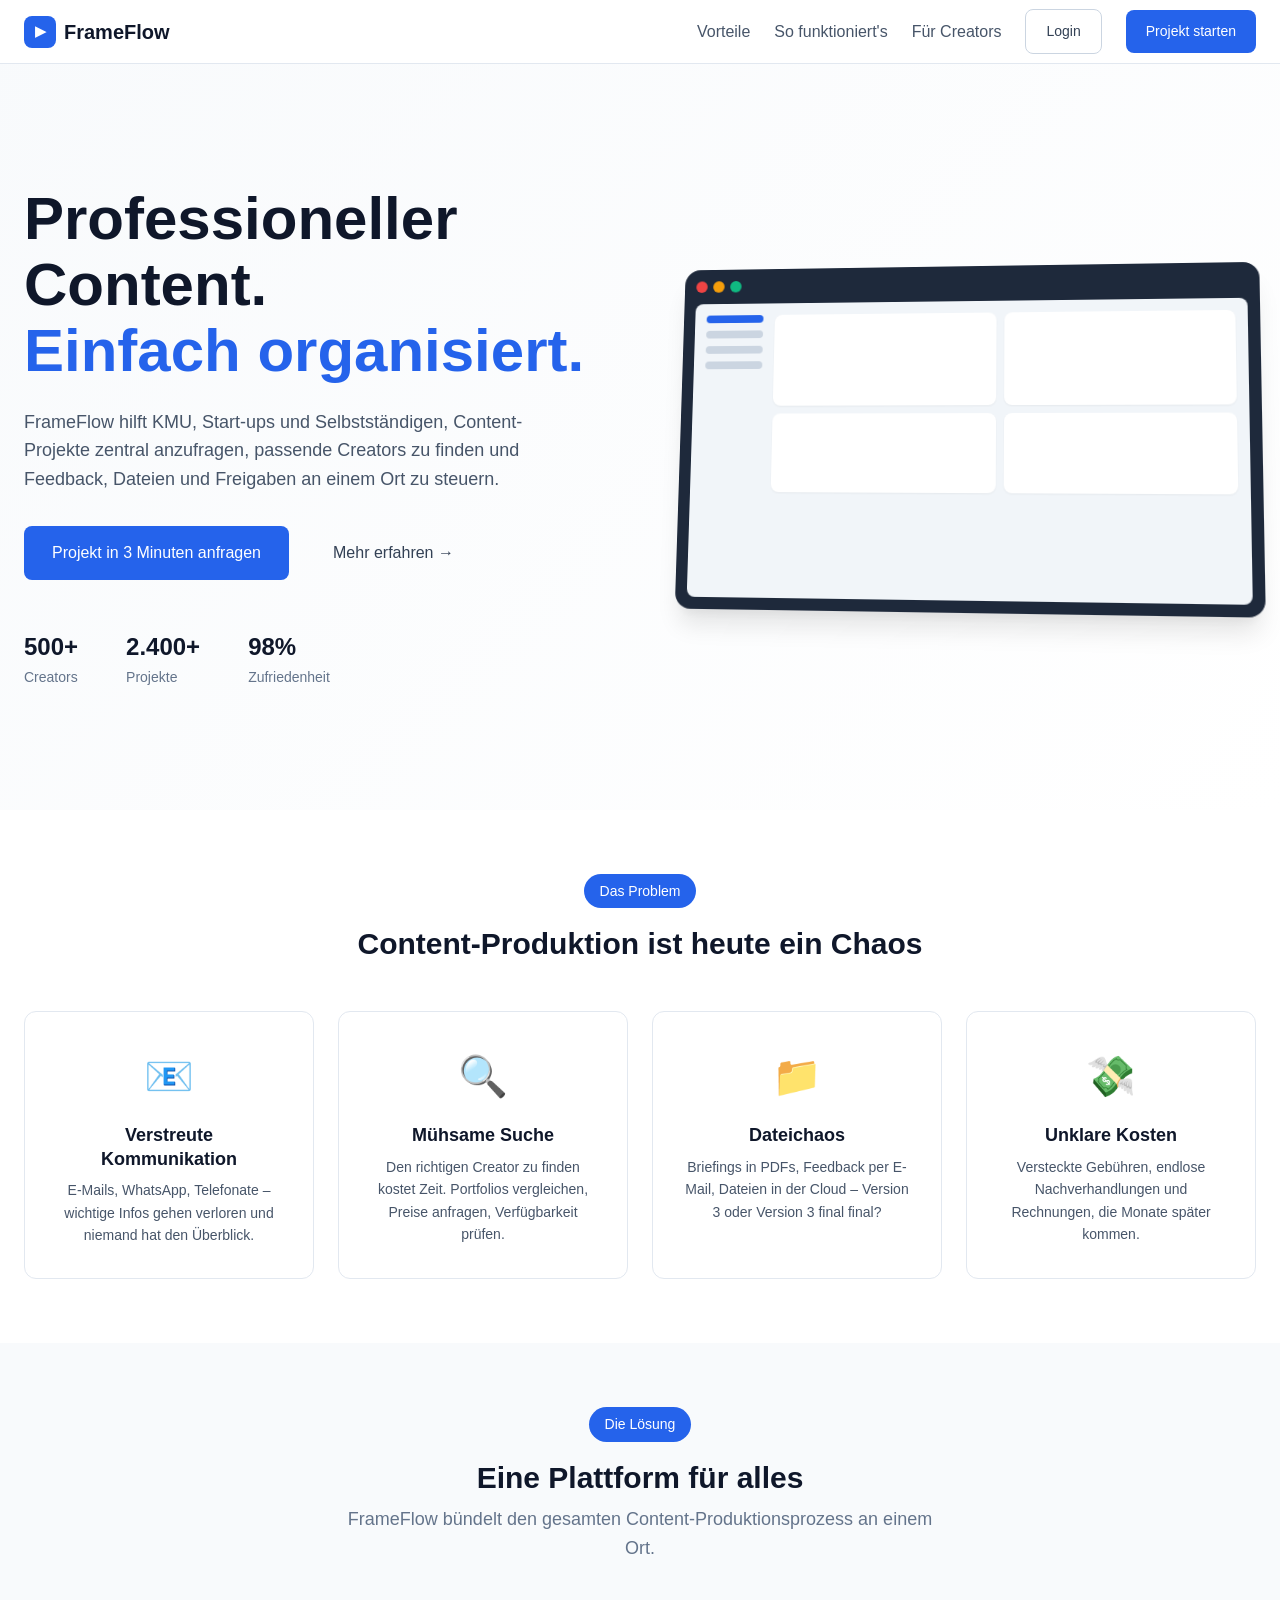
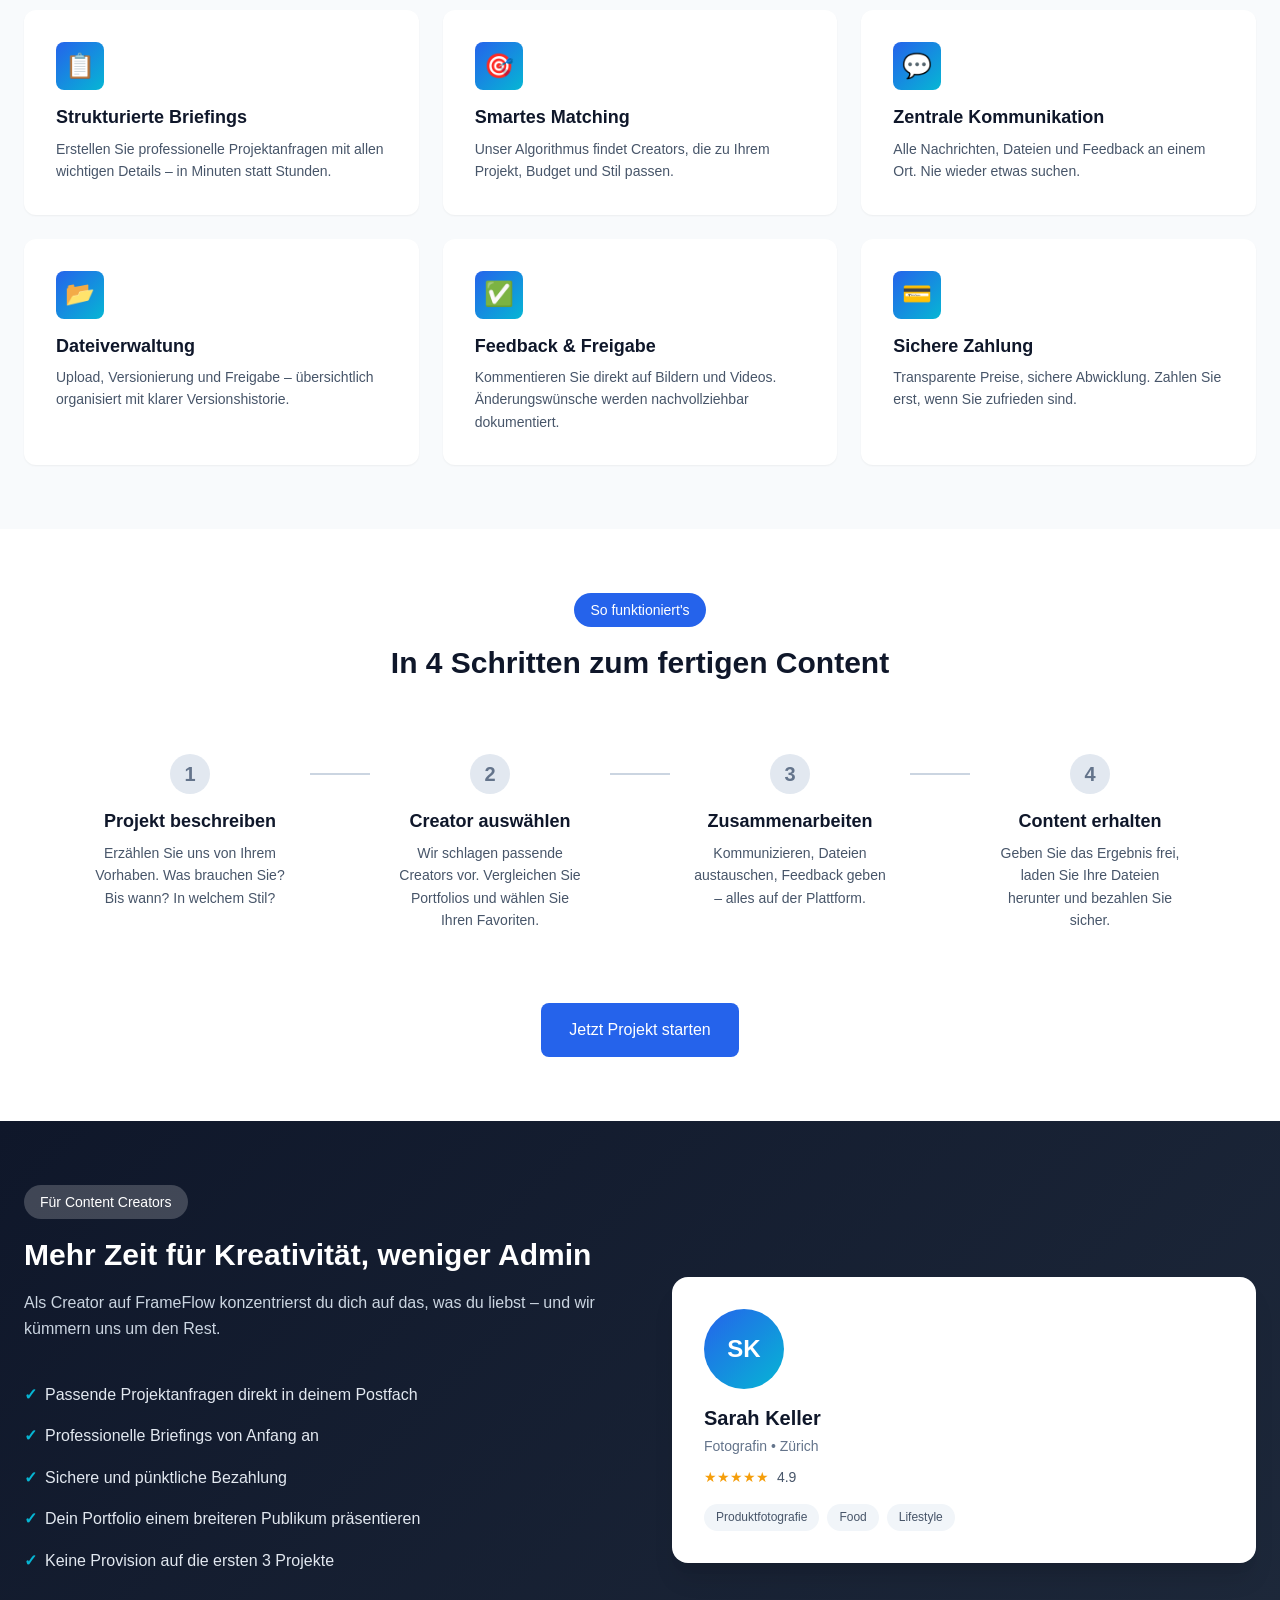
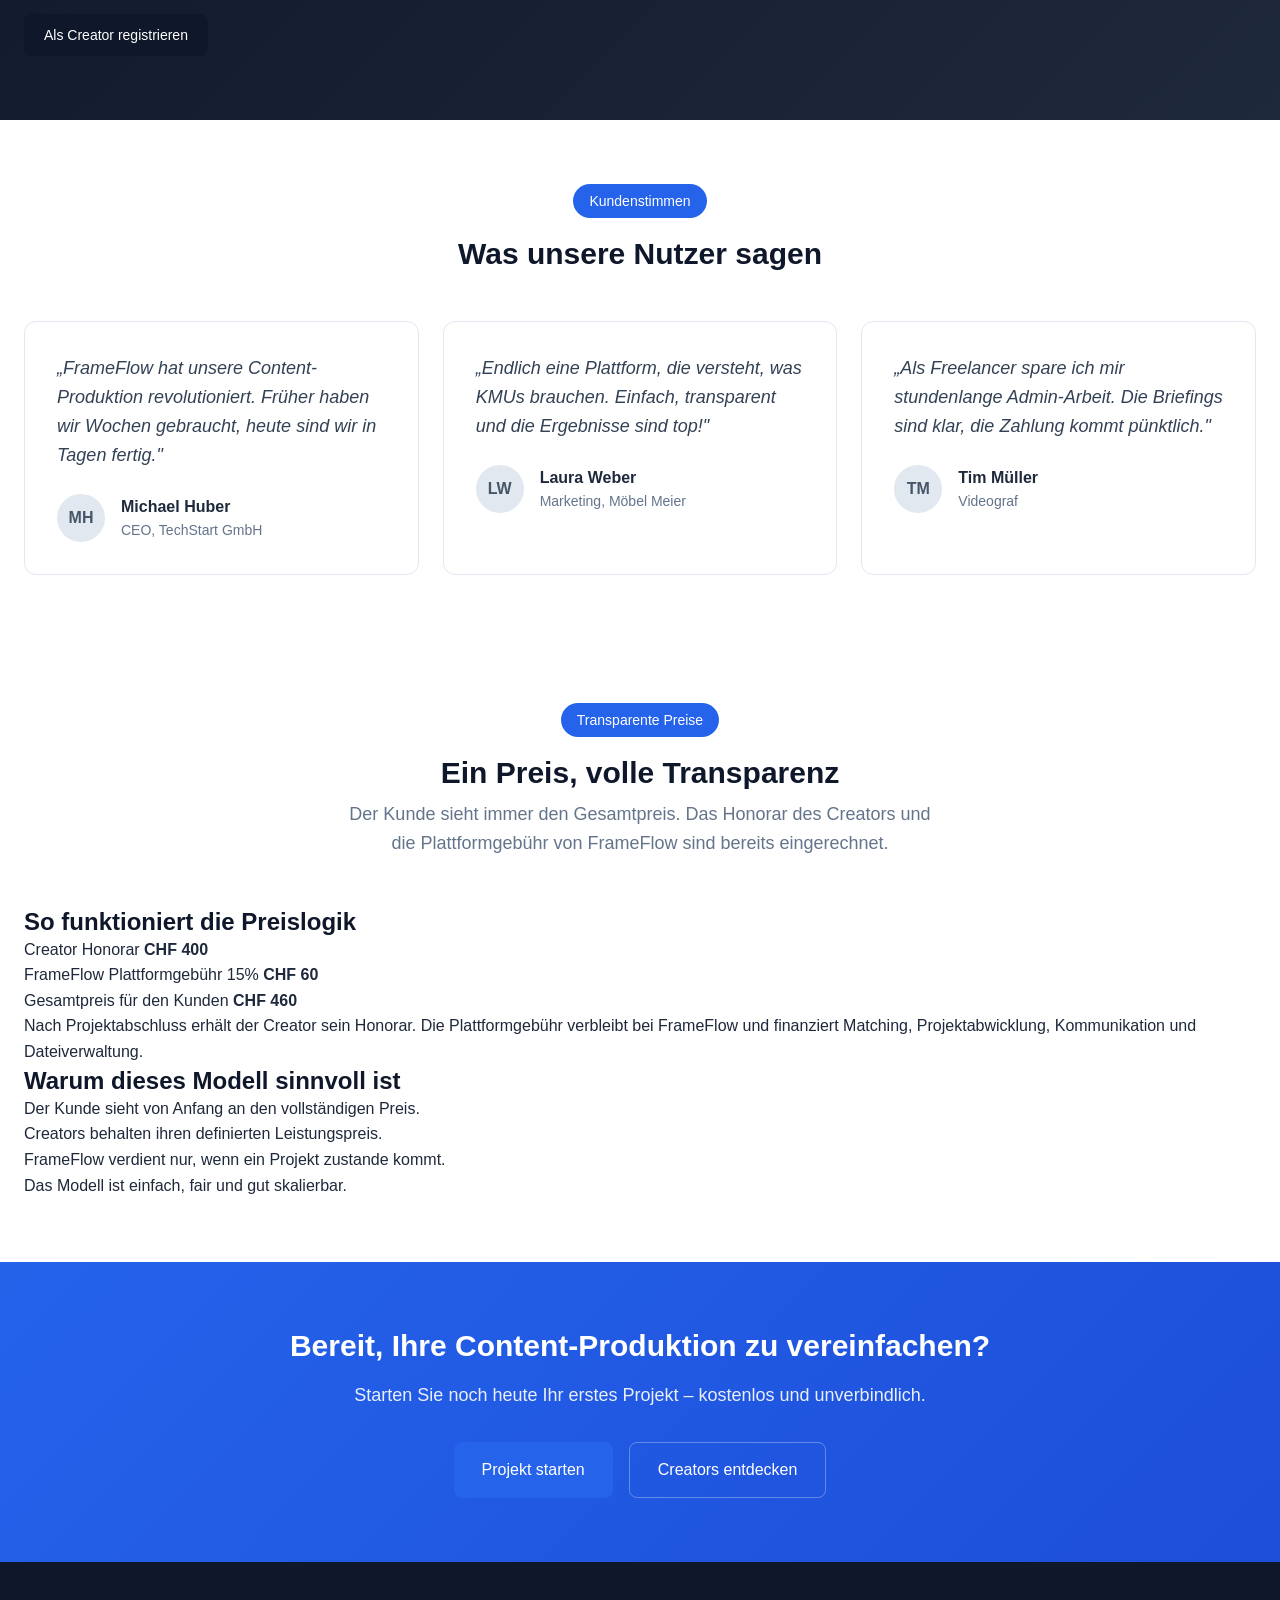
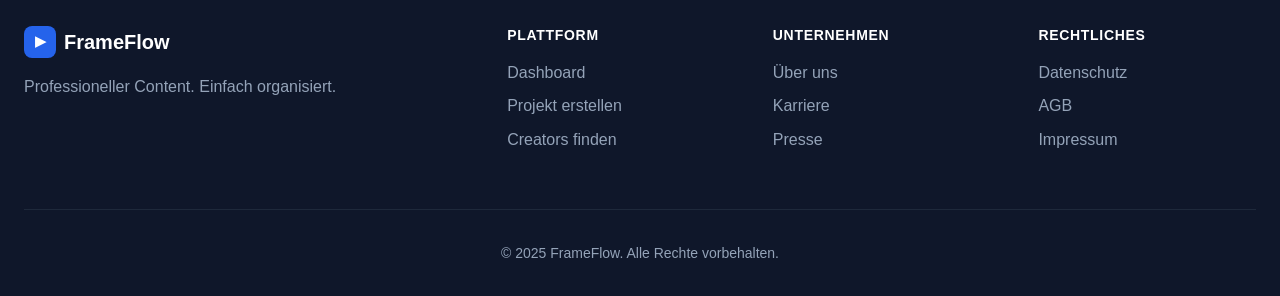
==== commit 38065d79: "Fix project creation links and enhance pricing section Updated links and text for project creation a" ====
--- a/frameflow/index.html
+++ b/frameflow/index.html
@@ -24,7 +24,7 @@
                 <li><a href="#ablauf">So funktioniert's</a></li>
                 <li><a href="#creators">Für Creators</a></li>
                 <li><a href="dashboard.html" class="btn btn-outline">Login</a></li>
-                <li><a href="projekt-erstellen.html" class="btn btn-primary">Projekt starten</a></li>
+                <li><a href="projekte-erstellen.html" class="btn btn-primary">Projekt starten</a></li>
             </ul>
         </div>
     </nav>
@@ -35,12 +35,11 @@
             <div class="hero-content">
                 <h1>Professioneller Content.<br><span class="highlight">Einfach organisiert.</span></h1>
                 <p class="hero-subtitle">
-                    FrameFlow verbindet Ihr Unternehmen mit den passenden Content Creators – 
-                    und digitalisiert den gesamten Produktionsprozess von der Anfrage bis zur Abnahme.
+                    FrameFlow hilft KMU, Start-ups und Selbstständigen, Content-Projekte zentral anzufragen, passende Creators zu finden und Feedback, Dateien und Freigaben an einem Ort zu steuern.
                 </p>
                 <div class="hero-cta">
-                    <a href="projekt-erstellen.html" class="btn btn-primary btn-large">
-                        Kostenloses Projekt starten
+                    <a href="projekte-erstellen.html" class="btn btn-primary btn-large">
+                        Projekt in 3 Minuten anfragen
                     </a>
                     <a href="#ablauf" class="btn btn-ghost btn-large">
                         Mehr erfahren →
@@ -195,7 +194,7 @@
                 </div>
             </div>
             <div class="steps-cta">
-                <a href="projekt-erstellen.html" class="btn btn-primary btn-large">Jetzt Projekt starten</a>
+                <a href="projekte-erstellen.html" class="btn btn-primary btn-large">Jetzt Projekt starten</a>
             </div>
         </div>
     </section>
@@ -303,6 +302,47 @@
         </div>
     </section>
 
+
+    <!-- Pricing Section -->
+    <section class="section pricing-section">
+        <div class="container">
+            <div class="section-header">
+                <span class="section-tag">Transparente Preise</span>
+                <h2>Ein Preis, volle Transparenz</h2>
+                <p class="section-subtitle">Der Kunde sieht immer den Gesamtpreis. Das Honorar des Creators und die Plattformgebühr von FrameFlow sind bereits eingerechnet.</p>
+            </div>
+            <div class="pricing-model-grid">
+                <div class="pricing-model-card">
+                    <h3>So funktioniert die Preislogik</h3>
+                    <div class="price-breakdown large">
+                        <div class="price-line">
+                            <span>Creator Honorar</span>
+                            <strong>CHF 400</strong>
+                        </div>
+                        <div class="price-line">
+                            <span>FrameFlow Plattformgebühr 15%</span>
+                            <strong>CHF 60</strong>
+                        </div>
+                        <div class="price-line total">
+                            <span>Gesamtpreis für den Kunden</span>
+                            <strong>CHF 460</strong>
+                        </div>
+                    </div>
+                    <p class="pricing-note">Nach Projektabschluss erhält der Creator sein Honorar. Die Plattformgebühr verbleibt bei FrameFlow und finanziert Matching, Projektabwicklung, Kommunikation und Dateiverwaltung.</p>
+                </div>
+                <div class="pricing-model-card">
+                    <h3>Warum dieses Modell sinnvoll ist</h3>
+                    <ul class="pricing-benefits-list">
+                        <li>Der Kunde sieht von Anfang an den vollständigen Preis.</li>
+                        <li>Creators behalten ihren definierten Leistungspreis.</li>
+                        <li>FrameFlow verdient nur, wenn ein Projekt zustande kommt.</li>
+                        <li>Das Modell ist einfach, fair und gut skalierbar.</li>
+                    </ul>
+                </div>
+            </div>
+        </div>
+    </section>
+
     <!-- CTA Section -->
     <section class="section cta-section">
         <div class="container">
@@ -310,7 +350,7 @@
                 <h2>Bereit, Ihre Content-Produktion zu vereinfachen?</h2>
                 <p>Starten Sie noch heute Ihr erstes Projekt – kostenlos und unverbindlich.</p>
                 <div class="cta-buttons">
-                    <a href="projekt-erstellen.html" class="btn btn-primary btn-large">Projekt starten</a>
+                    <a href="projekte-erstellen.html" class="btn btn-primary btn-large">Projekt starten</a>
                     <a href="matching.html" class="btn btn-outline-light btn-large">Creators entdecken</a>
                 </div>
             </div>
@@ -332,7 +372,7 @@
                     <h4>Plattform</h4>
                     <ul>
                         <li><a href="dashboard.html">Dashboard</a></li>
-                        <li><a href="projekt-erstellen.html">Projekt erstellen</a></li>
+                        <li><a href="projekte-erstellen.html">Projekt erstellen</a></li>
                         <li><a href="matching.html">Creators finden</a></li>
                     </ul>
                 </div>
